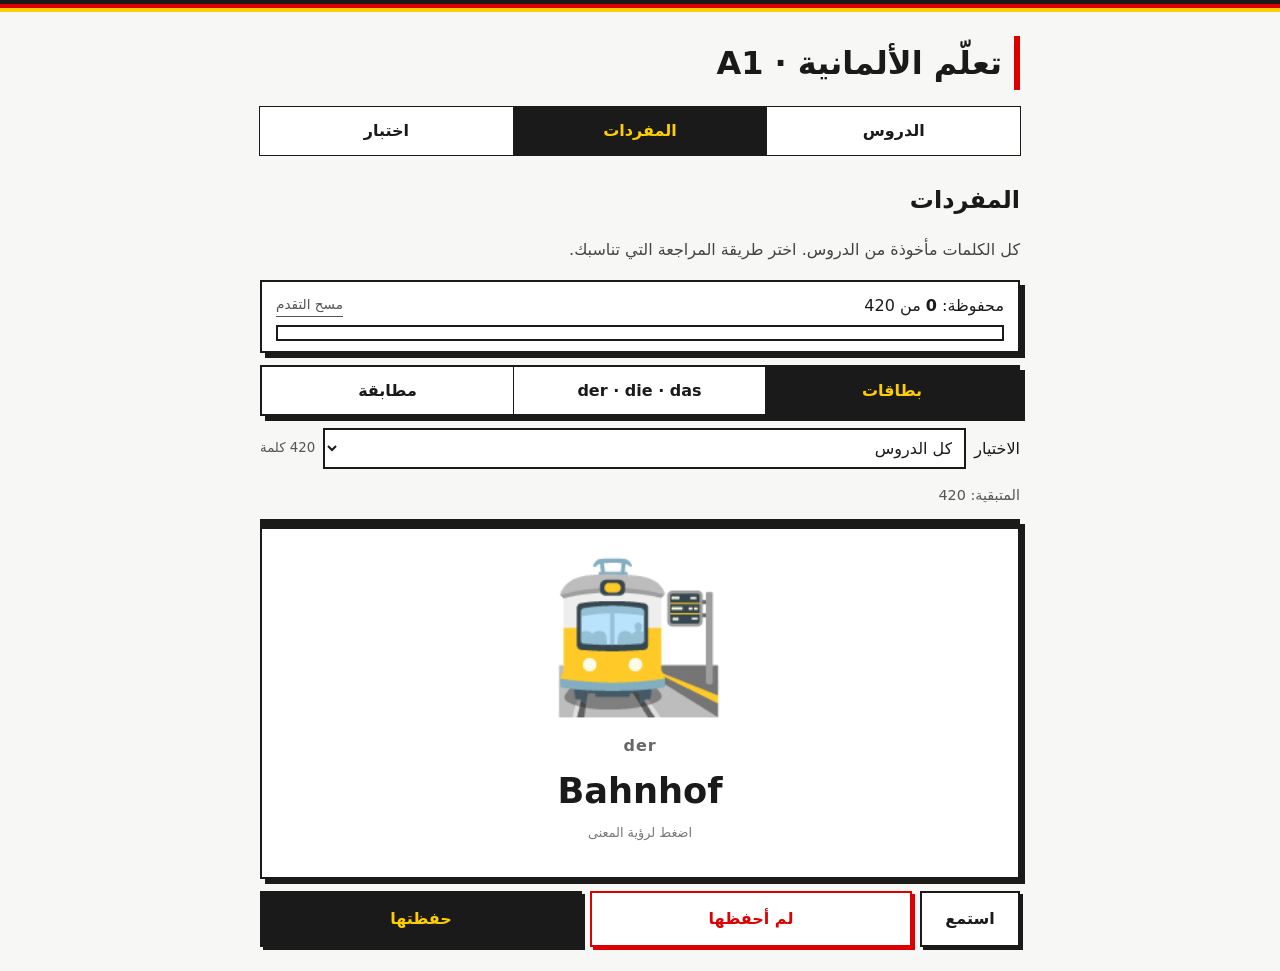
==== vocab.html @ 850fcb19 "Add files via upload" ====
<!DOCTYPE html>
<html lang="ar" dir="rtl">
<head>
  <meta charset="UTF-8">
  <meta name="viewport" content="width=device-width, initial-scale=1.0">
  <title>المفردات · Deutsch A1</title>
  <link rel="stylesheet" href="style.css">
</head>
<body>

  <header>
    <h1>تعلّم الألمانية · A1</h1>
  </header>

  <nav>
    <a href="index.html#lessons">الدروس</a>
    <a href="vocab.html" class="active" aria-current="page">المفردات</a>
    <a href="index.html#quiz">اختبار</a>
  </nav>

  <main>
    <section id="vocab">
      <h2>المفردات</h2>
      <p>كل الكلمات مأخوذة من الدروس. اختر طريقة المراجعة التي تناسبك.</p>
      <div id="vk"></div>
    </section>
  </main>

<script>
(function(){
var VOCAB=[{"d":"null","a":"","r":"0","l":3,"c":"رقم","p":0,"e":"0","n":1},{"d":"eins","a":"","r":"1","l":3,"c":"رقم","p":0,"e":"1","n":1},{"d":"zwei","a":"","r":"2","l":3,"c":"رقم","p":0,"e":"2","n":1},{"d":"drei","a":"","r":"3","l":3,"c":"رقم","p":0,"e":"3","n":1},{"d":"vier","a":"","r":"4","l":3,"c":"رقم","p":0,"e":"4","n":1},{"d":"fünf","a":"","r":"5","l":3,"c":"رقم","p":0,"e":"5","n":1},{"d":"sechs","a":"","r":"6","l":3,"c":"رقم","p":0,"e":"6","n":1},{"d":"sieben","a":"","r":"7","l":3,"c":"رقم","p":0,"e":"7","n":1},{"d":"acht","a":"","r":"8","l":3,"c":"رقم","p":0,"e":"8","n":1},{"d":"neun","a":"","r":"9","l":3,"c":"رقم","p":0,"e":"9","n":1},{"d":"zehn","a":"","r":"10","l":3,"c":"رقم","p":0,"e":"10","n":1},{"d":"elf","a":"","r":"11","l":3,"c":"رقم","p":0,"e":"11","n":1},{"d":"zwölf","a":"","r":"12","l":3,"c":"رقم","p":0,"e":"12","n":1},{"d":"dreizehn","a":"","r":"13","l":3,"c":"رقم","p":0,"e":"13","n":1},{"d":"vierzehn","a":"","r":"14","l":3,"c":"رقم","p":0,"e":"14","n":1},{"d":"fünfzehn","a":"","r":"15","l":3,"c":"رقم","p":0,"e":"15","n":1},{"d":"sechzehn","a":"","r":"16","l":3,"c":"رقم","p":0,"e":"16","n":1},{"d":"siebzehn","a":"","r":"17","l":3,"c":"رقم","p":0,"e":"17","n":1},{"d":"achtzehn","a":"","r":"18","l":3,"c":"رقم","p":0,"e":"18","n":1},{"d":"neunzehn","a":"","r":"19","l":3,"c":"رقم","p":0,"e":"19","n":1},{"d":"zwanzig","a":"","r":"20","l":3,"c":"رقم","p":0,"e":"20","n":1},{"d":"dreißig","a":"","r":"30","l":3,"c":"رقم","p":0,"e":"30","n":1},{"d":"vierzig","a":"","r":"40","l":3,"c":"رقم","p":0,"e":"40","n":1},{"d":"fünfzig","a":"","r":"50","l":3,"c":"رقم","p":0,"e":"50","n":1},{"d":"sechzig","a":"","r":"60","l":3,"c":"رقم","p":0,"e":"60","n":1},{"d":"siebzig","a":"","r":"70","l":3,"c":"رقم","p":0,"e":"70","n":1},{"d":"achtzig","a":"","r":"80","l":3,"c":"رقم","p":0,"e":"80","n":1},{"d":"neunzig","a":"","r":"90","l":3,"c":"رقم","p":0,"e":"90","n":1},{"d":"hundert","a":"","r":"100","l":3,"c":"رقم","p":0,"e":"100","n":1},{"d":"Vater","a":"der","r":"الأب","l":4,"c":"","p":0,"e":"👨"},{"d":"Mutter","a":"die","r":"الأم","l":4,"c":"","p":0,"e":"👩"},{"d":"Bruder","a":"der","r":"الأخ","l":4,"c":"","p":0,"e":"👦"},{"d":"Schwester","a":"die","r":"الأخت","l":4,"c":"","p":0,"e":"👧"},{"d":"Sohn","a":"der","r":"الابن","l":4,"c":"","p":0,"e":"👦"},{"d":"Tochter","a":"die","r":"البنت","l":4,"c":"","p":0,"e":"👧"},{"d":"Opa","a":"der","r":"الجد","l":4,"c":"","p":0,"e":"👴"},{"d":"Oma","a":"die","r":"الجدة","l":4,"c":"","p":0,"e":"👵"},{"d":"Onkel","a":"der","r":"العم / الخال","l":4,"c":"","p":0,"e":"👨"},{"d":"Tante","a":"die","r":"العمة / الخالة","l":4,"c":"","p":0,"e":"👩"},{"d":"Schwager","a":"der","r":"زوج الأخت","l":4,"c":"","p":0,"e":"🤵"},{"d":"Schwägerin","a":"die","r":"زوجة الأخ","l":4,"c":"","p":0,"e":"👰"},{"d":"Enkel","a":"der","r":"الحفيد","l":4,"c":"","p":0,"e":"👦"},{"d":"Enkelin","a":"die","r":"الحفيدة","l":4,"c":"","p":0,"e":"👧"},{"d":"Eltern","a":"die","r":"الوالدان","l":4,"c":"","p":1,"e":"👪"},{"d":"Geschwister","a":"die","r":"الإخوة والأخوات","l":4,"c":"","p":1,"e":"👫"},{"d":"Kind","a":"das","r":"الطفل","l":4,"c":"","p":0,"e":"🧒"},{"d":"Familie","a":"die","r":"العائلة","l":4,"c":"","p":0,"e":"👨‍👩‍👧‍👦"},{"d":"rot","a":"","r":"أحمر","l":5,"c":"لون","p":0,"k":"#DD0000"},{"d":"blau","a":"","r":"أزرق","l":5,"c":"لون","p":0,"k":"#1F5FBF"},{"d":"grün","a":"","r":"أخضر","l":5,"c":"لون","p":0,"k":"#1E8E4E"},{"d":"gelb","a":"","r":"أصفر","l":5,"c":"لون","p":0,"k":"#FFCE00"},{"d":"schwarz","a":"","r":"أسود","l":5,"c":"لون","p":0,"k":"#1a1a1a"},{"d":"weiß","a":"","r":"أبيض","l":5,"c":"لون","p":0,"k":"#ffffff"},{"d":"grau","a":"","r":"رمادي","l":5,"c":"لون","p":0,"k":"#8d8d8d"},{"d":"braun","a":"","r":"بني","l":5,"c":"لون","p":0,"k":"#7a4a2a"},{"d":"orange","a":"","r":"برتقالي","l":5,"c":"لون","p":0,"k":"#F28C1B"},{"d":"rosa","a":"","r":"وردي","l":5,"c":"لون","p":0,"k":"#F4A6C0"},{"d":"lila","a":"","r":"بنفسجي","l":5,"c":"لون","p":0,"k":"#8049A8"},{"d":"türkis","a":"","r":"فيروزي","l":5,"c":"لون","p":0,"k":"#1BB5B0"},{"d":"Montag","a":"","r":"الاثنين","l":6,"c":"يوم","p":0,"e":"📅"},{"d":"Dienstag","a":"","r":"الثلاثاء","l":6,"c":"يوم","p":0,"e":"📅"},{"d":"Mittwoch","a":"","r":"الأربعاء","l":6,"c":"يوم","p":0,"e":"📅"},{"d":"Donnerstag","a":"","r":"الخميس","l":6,"c":"يوم","p":0,"e":"📅"},{"d":"Freitag","a":"","r":"الجمعة","l":6,"c":"يوم","p":0,"e":"📅"},{"d":"Samstag","a":"","r":"السبت","l":6,"c":"يوم","p":0,"e":"📅"},{"d":"Sonntag","a":"","r":"الأحد","l":6,"c":"يوم","p":0,"e":"📅"},{"d":"Januar","a":"","r":"يناير","l":6,"c":"شهر","p":0,"e":"❄️"},{"d":"Februar","a":"","r":"فبراير","l":6,"c":"شهر","p":0,"e":"❄️"},{"d":"März","a":"","r":"مارس","l":6,"c":"شهر","p":0,"e":"🌸"},{"d":"April","a":"","r":"أبريل","l":6,"c":"شهر","p":0,"e":"🌸"},{"d":"Mai","a":"","r":"مايو","l":6,"c":"شهر","p":0,"e":"🌸"},{"d":"Juni","a":"","r":"يونيو","l":6,"c":"شهر","p":0,"e":"☀️"},{"d":"Juli","a":"","r":"يوليو","l":6,"c":"شهر","p":0,"e":"☀️"},{"d":"August","a":"","r":"أغسطس","l":6,"c":"شهر","p":0,"e":"☀️"},{"d":"September","a":"","r":"سبتمبر","l":6,"c":"شهر","p":0,"e":"🍂"},{"d":"Oktober","a":"","r":"أكتوبر","l":6,"c":"شهر","p":0,"e":"🍂"},{"d":"November","a":"","r":"نوفمبر","l":6,"c":"شهر","p":0,"e":"🍂"},{"d":"Dezember","a":"","r":"ديسمبر","l":6,"c":"شهر","p":0,"e":"❄️"},{"d":"Brot","a":"das","r":"الخبز","l":8,"c":"","p":0,"e":"🍞"},{"d":"Reis","a":"der","r":"الأرز","l":8,"c":"","p":0,"e":"🍚"},{"d":"Fleisch","a":"das","r":"اللحم","l":8,"c":"","p":0,"e":"🥩"},{"d":"Hähnchen","a":"das","r":"الدجاج","l":8,"c":"","p":0,"e":"🍗"},{"d":"Fisch","a":"der","r":"السمك","l":8,"c":"","p":0,"e":"🐟"},{"d":"Ei","a":"das","r":"البيضة","l":8,"c":"","p":0,"e":"🥚"},{"d":"Käse","a":"der","r":"الجبن","l":8,"c":"","p":0,"e":"🧀"},{"d":"Milch","a":"die","r":"الحليب","l":8,"c":"","p":0,"e":"🥛"},{"d":"Wasser","a":"das","r":"الماء","l":8,"c":"","p":0,"e":"💧"},{"d":"Tee","a":"der","r":"الشاي","l":8,"c":"","p":0,"e":"🍵"},{"d":"Kaffee","a":"der","r":"القهوة","l":8,"c":"","p":0,"e":"☕"},{"d":"Saft","a":"der","r":"العصير","l":8,"c":"","p":0,"e":"🧃"},{"d":"Apfel","a":"der","r":"التفاحة","l":8,"c":"","p":0,"e":"🍎"},{"d":"Banane","a":"die","r":"الموز","l":8,"c":"","p":0,"e":"🍌"},{"d":"Orange","a":"die","r":"البرتقال","l":8,"c":"","p":0,"e":"🍊"},{"d":"Kartoffel","a":"die","r":"البطاطس","l":8,"c":"","p":0,"e":"🥔"},{"d":"Tomate","a":"die","r":"الطماطم","l":8,"c":"","p":0,"e":"🍅"},{"d":"Salat","a":"der","r":"السلطة","l":8,"c":"","p":0,"e":"🥗"},{"d":"Suppe","a":"die","r":"الحساء","l":8,"c":"","p":0,"e":"🍲"},{"d":"Salz","a":"das","r":"الملح","l":8,"c":"","p":0,"e":"🧂"},{"d":"wer","a":"","r":"مَن؟","l":9,"c":"شخص","p":0},{"d":"was","a":"","r":"ماذا؟","l":9,"c":"شيء","p":0},{"d":"wo","a":"","r":"أين؟","l":9,"c":"مكان","p":0},{"d":"woher","a":"","r":"من أين؟","l":9,"c":"الأصل","p":0},{"d":"wohin","a":"","r":"إلى أين؟","l":9,"c":"الاتجاه","p":0},{"d":"wann","a":"","r":"متى؟","l":9,"c":"الزمن","p":0},{"d":"warum","a":"","r":"لماذا؟","l":9,"c":"السبب","p":0},{"d":"wie","a":"","r":"كيف؟","l":9,"c":"الطريقة","p":0},{"d":"wie viel","a":"","r":"كم؟","l":9,"c":"الكمية","p":0},{"d":"wie viele","a":"","r":"كم عددًا؟","l":9,"c":"العدد","p":0},{"d":"wie alt","a":"","r":"كم العمر؟","l":9,"c":"العمر","p":0},{"d":"welche","a":"","r":"أي؟","l":9,"c":"الاختيار","p":0},{"d":"Student","a":"der","r":"طالب","l":10,"c":"","p":0,"e":"🎓"},{"d":"Studentin","a":"die","r":"طالبة","l":10,"c":"","p":0,"e":"🎓"},{"d":"Lehrer","a":"der","r":"معلم","l":10,"c":"","p":0,"e":"👨‍🏫"},{"d":"Lehrerin","a":"die","r":"معلمة","l":10,"c":"","p":0,"e":"👩‍🏫"},{"d":"Arzt","a":"der","r":"طبيب","l":10,"c":"","p":0,"e":"👨‍⚕️"},{"d":"Ärztin","a":"die","r":"طبيبة","l":10,"c":"","p":0,"e":"👩‍⚕️"},{"d":"Ingenieur","a":"der","r":"مهندس","l":10,"c":"","p":0,"e":"👷"},{"d":"Ingenieurin","a":"die","r":"مهندسة","l":10,"c":"","p":0,"e":"👷‍♀️"},{"d":"Informatiker","a":"der","r":"مختص معلوميات","l":10,"c":"","p":0,"e":"👨‍💻"},{"d":"Informatikerin","a":"die","r":"مختصة معلوميات","l":10,"c":"","p":0,"e":"👩‍💻"},{"d":"Techniker","a":"der","r":"تقني","l":10,"c":"","p":0,"e":"🔧"},{"d":"Technikerin","a":"die","r":"تقنية","l":10,"c":"","p":0,"e":"🔧"},{"d":"Verkäufer","a":"der","r":"بائع","l":10,"c":"","p":0,"e":"🛒"},{"d":"Verkäuferin","a":"die","r":"بائعة","l":10,"c":"","p":0,"e":"🛒"},{"d":"Koch","a":"der","r":"طباخ","l":10,"c":"","p":0,"e":"👨‍🍳"},{"d":"Köchin","a":"die","r":"طباخة","l":10,"c":"","p":0,"e":"👩‍🍳"},{"d":"Fahrer","a":"der","r":"سائق","l":10,"c":"","p":0,"e":"🚌"},{"d":"Fahrerin","a":"die","r":"سائقة","l":10,"c":"","p":0,"e":"🚌"},{"d":"Polizist","a":"der","r":"شرطي","l":10,"c":"","p":0,"e":"👮"},{"d":"Polizistin","a":"die","r":"شرطية","l":10,"c":"","p":0,"e":"👮‍♀️"},{"d":"Kellner","a":"der","r":"نادل","l":10,"c":"","p":0,"e":"🍽️"},{"d":"Kellnerin","a":"die","r":"نادلة","l":10,"c":"","p":0,"e":"🍽️"},{"d":"Mechaniker","a":"der","r":"ميكانيكي","l":10,"c":"","p":0,"e":"🔩"},{"d":"Mechanikerin","a":"die","r":"ميكانيكية","l":10,"c":"","p":0,"e":"🔩"},{"d":"ich","a":"","r":"أنا","l":11,"c":"المتكلم · مفرد","p":0},{"d":"du","a":"","r":"أنت (غير رسمي)","l":11,"c":"المخاطب · مفرد","p":0},{"d":"er","a":"","r":"هو","l":11,"c":"الغائب · مفرد","p":0},{"d":"sie","a":"","r":"هي","l":11,"c":"الغائبة · مفرد","p":0},{"d":"es","a":"","r":"هو / هي (لغير العاقل)","l":11,"c":"للأشياء · مفرد","p":0},{"d":"wir","a":"","r":"نحن","l":11,"c":"المتكلم · جمع","p":0},{"d":"ihr","a":"","r":"أنتم (غير رسمي)","l":11,"c":"المخاطب · جمع","p":0},{"d":"sie","a":"","r":"هم / هنّ","l":11,"c":"الغائب · جمع","p":0},{"d":"Sie","a":"","r":"أنت / أنتم (رسمي)","l":11,"c":"للمخاطب بأدب","p":0},{"d":"gehen","a":"","r":"يذهب","l":12,"c":"منتظم","p":0,"e":"🚶"},{"d":"kommen","a":"","r":"يأتي","l":12,"c":"منتظم","p":0},{"d":"wohnen","a":"","r":"يسكن","l":12,"c":"منتظم","p":0,"e":"🏠"},{"d":"lernen","a":"","r":"يتعلم","l":12,"c":"منتظم","p":0,"e":"📚"},{"d":"machen","a":"","r":"يفعل","l":12,"c":"منتظم","p":0},{"d":"spielen","a":"","r":"يلعب","l":12,"c":"منتظم","p":0,"e":"🎮"},{"d":"kaufen","a":"","r":"يشتري","l":12,"c":"منتظم","p":0,"e":"🛒"},{"d":"trinken","a":"","r":"يشرب","l":12,"c":"منتظم","p":0,"e":"🥤"},{"d":"hören","a":"","r":"يسمع","l":12,"c":"منتظم","p":0,"e":"👂"},{"d":"brauchen","a":"","r":"يحتاج","l":12,"c":"منتظم","p":0},{"d":"sprechen","a":"","r":"يتكلم","l":12,"c":"غير منتظم","p":0,"e":"🗣️"},{"d":"essen","a":"","r":"يأكل","l":12,"c":"غير منتظم","p":0,"e":"🍽️"},{"d":"lesen","a":"","r":"يقرأ","l":12,"c":"غير منتظم","p":0,"e":"📖"},{"d":"sehen","a":"","r":"يرى","l":12,"c":"غير منتظم","p":0,"e":"👀"},{"d":"fahren","a":"","r":"يسافر / يقود","l":12,"c":"غير منتظم","p":0,"e":"🚗"},{"d":"schlafen","a":"","r":"ينام","l":12,"c":"غير منتظم","p":0,"e":"😴"},{"d":"nehmen","a":"","r":"يأخذ","l":12,"c":"غير منتظم","p":0},{"d":"geben","a":"","r":"يعطي","l":12,"c":"غير منتظم","p":0,"e":"🤲"},{"d":"der Tag → die Tage","a":"","r":"اليوم → الأيام","l":16,"c":"جمع","p":0},{"d":"der Freund → die Freunde","a":"","r":"الصديق → الأصدقاء","l":16,"c":"جمع","p":0},{"d":"die Stadt → die Städte","a":"","r":"المدينة → المدن","l":16,"c":"جمع","p":0},{"d":"der Stuhl → die Stühle","a":"","r":"الكرسي → الكراسي","l":16,"c":"جمع","p":0},{"d":"das Kind → die Kinder","a":"","r":"الطفل → الأطفال","l":16,"c":"جمع","p":0},{"d":"das Haus → die Häuser","a":"","r":"المنزل → المنازل","l":16,"c":"جمع","p":0},{"d":"das Buch → die Bücher","a":"","r":"الكتاب → الكتب","l":16,"c":"جمع","p":0},{"d":"die Schule → die Schulen","a":"","r":"المدرسة → المدارس","l":16,"c":"جمع","p":0},{"d":"die Tasche → die Taschen","a":"","r":"الحقيبة → الحقائب","l":16,"c":"جمع","p":0},{"d":"die Frau → die Frauen","a":"","r":"المرأة → النساء","l":16,"c":"جمع","p":0},{"d":"die Zahl → die Zahlen","a":"","r":"الرقم → الأرقام","l":16,"c":"جمع","p":0},{"d":"die Lehrerin → die Lehrerinnen","a":"","r":"المعلمة → المعلمات","l":16,"c":"جمع","p":0},{"d":"das Auto → die Autos","a":"","r":"السيارة → السيارات","l":16,"c":"جمع","p":0},{"d":"das Handy → die Handys","a":"","r":"الهاتف → الهواتف","l":16,"c":"جمع","p":0},{"d":"der Lehrer → die Lehrer","a":"","r":"المعلم → المعلمون","l":16,"c":"جمع","p":0},{"d":"das Zimmer → die Zimmer","a":"","r":"الغرفة → الغرف","l":16,"c":"جمع","p":0},{"d":"der Bruder → die Brüder","a":"","r":"الأخ → الإخوة","l":16,"c":"جمع","p":0},{"d":"die Mutter → die Mütter","a":"","r":"الأم → الأمهات","l":16,"c":"جمع","p":0},{"d":"der Apfel → die Äpfel","a":"","r":"التفاحة → التفاح","l":16,"c":"جمع","p":0},{"d":"erste","a":"","r":"1. · الأول","l":25,"c":"رقم","p":0,"e":"1.","n":1},{"d":"zweite","a":"","r":"2. · الثاني","l":25,"c":"رقم","p":0,"e":"2.","n":1},{"d":"dritte","a":"","r":"3. · الثالث","l":25,"c":"رقم","p":0,"e":"3.","n":1},{"d":"vierte","a":"","r":"4. · الرابع","l":25,"c":"رقم","p":0,"e":"4.","n":1},{"d":"fünfte","a":"","r":"5. · الخامس","l":25,"c":"رقم","p":0,"e":"5.","n":1},{"d":"sechste","a":"","r":"6. · السادس","l":25,"c":"رقم","p":0,"e":"6.","n":1},{"d":"siebte","a":"","r":"7. · السابع","l":25,"c":"رقم","p":0,"e":"7.","n":1},{"d":"achte","a":"","r":"8. · الثامن","l":25,"c":"رقم","p":0,"e":"8.","n":1},{"d":"neunte","a":"","r":"9. · التاسع","l":25,"c":"رقم","p":0,"e":"9.","n":1},{"d":"zehnte","a":"","r":"10. · العاشر","l":25,"c":"رقم","p":0,"e":"10.","n":1},{"d":"elfte","a":"","r":"11. · الحادي عشر","l":25,"c":"رقم","p":0,"e":"11.","n":1},{"d":"zwölfte","a":"","r":"12. · الثاني عشر","l":25,"c":"رقم","p":0,"e":"12.","n":1},{"d":"zwanzigste","a":"","r":"20. · العشرون","l":25,"c":"رقم","p":0,"e":"20.","n":1},{"d":"einundzwanzigste","a":"","r":"21. · الحادي والعشرون","l":25,"c":"رقم","p":0,"e":"21.","n":1},{"d":"dreißigste","a":"","r":"30. · الثلاثون","l":25,"c":"رقم","p":0,"e":"30.","n":1},{"d":"einunddreißigste","a":"","r":"31. · الحادي والثلاثون","l":25,"c":"رقم","p":0,"e":"31.","n":1},{"d":"groß","a":"","r":"طويل","l":28,"c":"صفة","p":0},{"d":"klein","a":"","r":"قصير","l":28,"c":"صفة","p":0},{"d":"schlank","a":"","r":"نحيف","l":28,"c":"صفة","p":0},{"d":"kräftig","a":"","r":"قوي البنية","l":28,"c":"صفة","p":0},{"d":"jung","a":"","r":"شاب","l":28,"c":"صفة","p":0},{"d":"alt","a":"","r":"كبير في السن","l":28,"c":"صفة","p":0,"e":"🧓"},{"d":"hübsch","a":"","r":"جميل","l":28,"c":"صفة","p":0},{"d":"einfach","a":"","r":"بسيط","l":28,"c":"صفة","p":0},{"d":"schnell","a":"","r":"سريع","l":28,"c":"صفة","p":0,"e":"🐇"},{"d":"langsam","a":"","r":"بطيء","l":28,"c":"صفة","p":0,"e":"🐢"},{"d":"laut","a":"","r":"صاخب","l":28,"c":"صفة","p":0,"e":"📢"},{"d":"leise","a":"","r":"هادئ الصوت","l":28,"c":"صفة","p":0,"e":"🤫"},{"d":"nett","a":"","r":"لطيف","l":28,"c":"صفة","p":0,"e":"🙂"},{"d":"freundlich","a":"","r":"ودود","l":28,"c":"صفة","p":0,"e":"😊"},{"d":"lustig","a":"","r":"مرح","l":28,"c":"صفة","p":0,"e":"😄"},{"d":"ruhig","a":"","r":"هادئ","l":28,"c":"صفة","p":0,"e":"😌"},{"d":"fleißig","a":"","r":"مجتهد","l":28,"c":"صفة","p":0},{"d":"faul","a":"","r":"كسول","l":28,"c":"صفة","p":0,"e":"🛋️"},{"d":"ehrlich","a":"","r":"صادق","l":28,"c":"صفة","p":0},{"d":"höflich","a":"","r":"مهذب","l":28,"c":"صفة","p":0},{"d":"schüchtern","a":"","r":"خجول","l":28,"c":"صفة","p":0,"e":"😳"},{"d":"intelligent","a":"","r":"ذكي","l":28,"c":"صفة","p":0,"e":"🧠"},{"d":"sportlich","a":"","r":"رياضي","l":28,"c":"صفة","p":0,"e":"🏅"},{"d":"kreativ","a":"","r":"مبدع","l":28,"c":"صفة","p":0,"e":"🎨"},{"d":"Fußball spielen","a":"","r":"يلعب كرة القدم","l":30,"c":"نشاط","p":0,"e":"⚽"},{"d":"Gitarre spielen","a":"","r":"يعزف الغيتار","l":30,"c":"نشاط","p":0,"e":"🎸"},{"d":"schwimmen","a":"","r":"يسبح","l":30,"c":"نشاط","p":0,"e":"🏊"},{"d":"laufen","a":"","r":"يجري","l":30,"c":"نشاط","p":0,"e":"🏃"},{"d":"Rad fahren","a":"","r":"يركب الدراجة","l":30,"c":"نشاط","p":0,"e":"🚴"},{"d":"wandern","a":"","r":"يتنزه سيرًا","l":30,"c":"نشاط","p":0,"e":"🥾"},{"d":"Musik hören","a":"","r":"يسمع الموسيقى","l":30,"c":"نشاط","p":0,"e":"🎧"},{"d":"ins Kino gehen","a":"","r":"يذهب إلى السينما","l":30,"c":"نشاط","p":0,"e":"🎬"},{"d":"Freunde treffen","a":"","r":"يلتقي بالأصدقاء","l":30,"c":"نشاط","p":0,"e":"🤝"},{"d":"kochen","a":"","r":"يطبخ","l":30,"c":"نشاط","p":0,"e":"👨‍🍳"},{"d":"fotografieren","a":"","r":"يصوّر","l":30,"c":"نشاط","p":0,"e":"📷"},{"d":"zeichnen","a":"","r":"يرسم","l":30,"c":"نشاط","p":0,"e":"✏️"},{"d":"tanzen","a":"","r":"يرقص","l":30,"c":"نشاط","p":0,"e":"💃"},{"d":"Flasche","a":"die","r":"قنينة","l":31,"c":"","p":0,"e":"🍼"},{"d":"Packung","a":"die","r":"علبة / كيس","l":31,"c":"","p":0,"e":"📦"},{"d":"Dose","a":"die","r":"علبة معدنية","l":31,"c":"","p":0,"e":"🥫"},{"d":"Glas","a":"das","r":"برطمان / كأس","l":31,"c":"","p":0,"e":"🥤"},{"d":"Tube","a":"die","r":"أنبوب","l":31,"c":"","p":0,"e":"🧴"},{"d":"Stück","a":"das","r":"قطعة","l":31,"c":"","p":0,"e":"🍰"},{"d":"Kilo","a":"das","r":"كيلو","l":31,"c":"","p":0,"e":"⚖️"},{"d":"Liter","a":"der","r":"لتر","l":31,"c":"","p":0,"e":"💧"},{"d":"Gramm","a":"das","r":"غرام","l":31,"c":"","p":0,"e":"⚖️"},{"d":"Tüte","a":"die","r":"كيس","l":31,"c":"","p":0,"e":"🛍️"},{"d":"Becher","a":"der","r":"كوب","l":31,"c":"","p":0,"e":"🥤"},{"d":"Scheibe","a":"die","r":"شريحة","l":31,"c":"","p":0,"e":"🍞"},{"d":"Kasten","a":"der","r":"صندوق","l":31,"c":"","p":0,"e":"📦"},{"d":"Päckchen","a":"das","r":"علبة صغيرة","l":31,"c":"","p":0,"e":"📦"},{"d":"Vorspeise","a":"die","r":"المقبلات","l":32,"c":"","p":0,"e":"🥗"},{"d":"Hauptgericht","a":"das","r":"الطبق الرئيسي","l":32,"c":"","p":0,"e":"🍛"},{"d":"Nachspeise","a":"die","r":"الحلوى","l":32,"c":"","p":0,"e":"🍰"},{"d":"Getränk","a":"das","r":"المشروب","l":32,"c":"","p":0,"e":"🥤"},{"d":"Rechnung","a":"die","r":"الفاتورة","l":32,"c":"","p":0,"e":"🧾"},{"d":"Trinkgeld","a":"das","r":"الإكرامية","l":32,"c":"","p":0,"e":"💶"},{"d":"Bedienung","a":"die","r":"النادلة / الخدمة","l":32,"c":"","p":0,"e":"🙋"},{"d":"Teller","a":"der","r":"الصحن","l":32,"c":"","p":0,"e":"🍽️"},{"d":"Gabel","a":"die","r":"الشوكة","l":32,"c":"","p":0,"e":"🍴"},{"d":"Messer","a":"das","r":"السكين","l":32,"c":"","p":0,"e":"🔪"},{"d":"Löffel","a":"der","r":"الملعقة","l":32,"c":"","p":0,"e":"🥄"},{"d":"Tasse","a":"die","r":"الفنجان","l":32,"c":"","p":0,"e":"☕"},{"d":"Glas","a":"das","r":"الكأس","l":32,"c":"","p":0,"e":"🥤"},{"d":"Serviette","a":"die","r":"المحرمة","l":32,"c":"","p":0,"e":"🧻"},{"d":"Supermarkt","a":"der","r":"السوبرماركت","l":33,"c":"","p":0,"e":"🛒"},{"d":"Bäckerei","a":"die","r":"المخبزة","l":33,"c":"","p":0,"e":"🥖"},{"d":"Metzgerei","a":"die","r":"الجزارة","l":33,"c":"","p":0,"e":"🥩"},{"d":"Apotheke","a":"die","r":"الصيدلية","l":33,"c":"","p":0,"e":"💊"},{"d":"Markt","a":"der","r":"السوق","l":33,"c":"","p":0,"e":"🧺"},{"d":"Kaufhaus","a":"das","r":"المتجر الكبير","l":33,"c":"","p":0,"e":"🏬"},{"d":"Kiosk","a":"der","r":"الكشك","l":33,"c":"","p":0,"e":"📰"},{"d":"Drogerie","a":"die","r":"محل مستحضرات","l":33,"c":"","p":0,"e":"🧴"},{"d":"T-Shirt","a":"das","r":"تي شيرت","l":34,"c":"","p":0,"e":"👕"},{"d":"Hemd","a":"das","r":"قميص","l":34,"c":"","p":0,"e":"👔"},{"d":"Pullover","a":"der","r":"سترة صوف","l":34,"c":"","p":0,"e":"🧶"},{"d":"Jacke","a":"die","r":"سترة","l":34,"c":"","p":0,"e":"🧥"},{"d":"Mantel","a":"der","r":"معطف","l":34,"c":"","p":0,"e":"🧥"},{"d":"Hose","a":"die","r":"سروال","l":34,"c":"","p":0,"e":"👖"},{"d":"Jeans","a":"die","r":"جينز","l":34,"c":"","p":1,"e":"👖"},{"d":"Rock","a":"der","r":"تنورة","l":34,"c":"","p":0,"e":"👗"},{"d":"Kleid","a":"das","r":"فستان","l":34,"c":"","p":0,"e":"👗"},{"d":"Schuhe","a":"die","r":"حذاء","l":34,"c":"","p":1,"e":"👟"},{"d":"Socken","a":"die","r":"جوارب","l":34,"c":"","p":1,"e":"🧦"},{"d":"Mütze","a":"die","r":"قبعة","l":34,"c":"","p":0,"e":"🧢"},{"d":"Schal","a":"der","r":"وشاح","l":34,"c":"","p":0,"e":"🧣"},{"d":"Tasche","a":"die","r":"حقيبة","l":34,"c":"","p":0,"e":"👜"},{"d":"Wohnzimmer","a":"das","r":"غرفة الجلوس","l":35,"c":"","p":0,"e":"🛋️"},{"d":"Schlafzimmer","a":"das","r":"غرفة النوم","l":35,"c":"","p":0,"e":"🛏️"},{"d":"Küche","a":"die","r":"المطبخ","l":35,"c":"","p":0,"e":"🍳"},{"d":"Badezimmer","a":"das","r":"الحمام","l":35,"c":"","p":0,"e":"🛁"},{"d":"Kinderzimmer","a":"das","r":"غرفة الأطفال","l":35,"c":"","p":0,"e":"🧸"},{"d":"Flur","a":"der","r":"الممر","l":35,"c":"","p":0,"e":"🚪"},{"d":"Balkon","a":"der","r":"الشرفة","l":35,"c":"","p":0,"e":"🌇"},{"d":"Garten","a":"der","r":"الحديقة","l":35,"c":"","p":0,"e":"🌳"},{"d":"Tisch","a":"der","r":"الطاولة","l":35,"c":"","p":0,"e":"🍽️"},{"d":"Stuhl","a":"der","r":"الكرسي","l":35,"c":"","p":0,"e":"💺"},{"d":"Bett","a":"das","r":"السرير","l":35,"c":"","p":0,"e":"🛏️"},{"d":"Schrank","a":"der","r":"الخزانة","l":35,"c":"","p":0,"e":"🗄️"},{"d":"Sofa","a":"das","r":"الأريكة","l":35,"c":"","p":0,"e":"🛋️"},{"d":"Regal","a":"das","r":"الرف","l":35,"c":"","p":0,"e":"📚"},{"d":"Lampe","a":"die","r":"المصباح","l":35,"c":"","p":0,"e":"💡"},{"d":"Teppich","a":"der","r":"السجادة","l":35,"c":"","p":0},{"d":"Kühlschrank","a":"der","r":"الثلاجة","l":35,"c":"","p":0,"e":"🧊"},{"d":"Herd","a":"der","r":"الموقد","l":35,"c":"","p":0,"e":"🔥"},{"d":"Waschmaschine","a":"die","r":"الغسالة","l":35,"c":"","p":0,"e":"🧼"},{"d":"Spiegel","a":"der","r":"المرآة","l":35,"c":"","p":0,"e":"🔍"},{"d":"Bahnhof","a":"der","r":"محطة القطار","l":36,"c":"","p":0,"e":"🚉"},{"d":"Haltestelle","a":"die","r":"موقف الحافلة","l":36,"c":"","p":0,"e":"🚏"},{"d":"Flughafen","a":"der","r":"المطار","l":36,"c":"","p":0,"e":"✈️"},{"d":"Bank","a":"die","r":"البنك","l":36,"c":"","p":0,"e":"🏦"},{"d":"Post","a":"die","r":"البريد","l":36,"c":"","p":0,"e":"📮"},{"d":"Krankenhaus","a":"das","r":"المستشفى","l":36,"c":"","p":0,"e":"🏥"},{"d":"Schule","a":"die","r":"المدرسة","l":36,"c":"","p":0,"e":"🏫"},{"d":"Universität","a":"die","r":"الجامعة","l":36,"c":"","p":0,"e":"🎓"},{"d":"Park","a":"der","r":"الحديقة","l":36,"c":"","p":0,"e":"🌳"},{"d":"Museum","a":"das","r":"المتحف","l":36,"c":"","p":0,"e":"🏛️"},{"d":"Rathaus","a":"das","r":"البلدية","l":36,"c":"","p":0,"e":"🏛️"},{"d":"Bibliothek","a":"die","r":"المكتبة","l":36,"c":"","p":0,"e":"📚"},{"d":"Termin","a":"der","r":"الموعد","l":38,"c":"","p":0,"e":"📅"},{"d":"Einladung","a":"die","r":"الدعوة","l":38,"c":"","p":0,"e":"💌"},{"d":"Verabredung","a":"die","r":"موعد لقاء","l":38,"c":"","p":0,"e":"🤝"},{"d":"Treffen","a":"das","r":"اللقاء","l":38,"c":"","p":0,"e":"🤝"},{"d":"Zeit","a":"die","r":"الوقت","l":38,"c":"","p":0,"e":"⏰"},{"d":"Kalender","a":"der","r":"التقويم","l":38,"c":"","p":0,"e":"📆"},{"d":"Sonne","a":"die","r":"الشمس","l":39,"c":"","p":0,"e":"☀️"},{"d":"Regen","a":"der","r":"المطر","l":39,"c":"","p":0,"e":"🌧️"},{"d":"Wind","a":"der","r":"الريح","l":39,"c":"","p":0,"e":"💨"},{"d":"Wolke","a":"die","r":"الغيمة","l":39,"c":"","p":0,"e":"☁️"},{"d":"Schnee","a":"der","r":"الثلج","l":39,"c":"","p":0,"e":"❄️"},{"d":"Gewitter","a":"das","r":"العاصفة الرعدية","l":39,"c":"","p":0,"e":"⛈️"},{"d":"Nebel","a":"der","r":"الضباب","l":39,"c":"","p":0,"e":"🌫️"},{"d":"Temperatur","a":"die","r":"درجة الحرارة","l":39,"c":"","p":0,"e":"🌡️"},{"d":"warm","a":"","r":"دافئ","l":39,"c":"صفة","p":0,"e":"🌡️"},{"d":"kalt","a":"","r":"بارد","l":39,"c":"صفة","p":0,"e":"🥶"},{"d":"heiß","a":"","r":"حار","l":39,"c":"صفة","p":0,"e":"🥵"},{"d":"kühl","a":"","r":"منعش","l":39,"c":"صفة","p":0},{"d":"sonnig","a":"","r":"مشمس","l":39,"c":"صفة","p":0,"e":"☀️"},{"d":"bewölkt","a":"","r":"غائم","l":39,"c":"صفة","p":0,"e":"☁️"},{"d":"trocken","a":"","r":"جاف","l":39,"c":"صفة","p":0,"e":"🏜️"},{"d":"nass","a":"","r":"رطب","l":39,"c":"صفة","p":0,"e":"💦"},{"d":"windig","a":"","r":"عاصف","l":39,"c":"صفة","p":0,"e":"💨"},{"d":"windstill","a":"","r":"هادئ","l":39,"c":"صفة","p":0},{"d":"Kopf","a":"der","r":"الرأس","l":40,"c":"","p":0,"e":"🙂"},{"d":"Gesicht","a":"das","r":"الوجه","l":40,"c":"","p":0,"e":"🙂"},{"d":"Auge (Pl. Augen)","a":"das","r":"العين","l":40,"c":"","p":1,"e":"👁️"},{"d":"Ohr (Pl. Ohren)","a":"das","r":"الأذن","l":40,"c":"","p":1,"e":"👂"},{"d":"Nase","a":"die","r":"الأنف","l":40,"c":"","p":0,"e":"👃"},{"d":"Mund","a":"der","r":"الفم","l":40,"c":"","p":0,"e":"👄"},{"d":"Hals","a":"der","r":"الرقبة","l":40,"c":"","p":0,"e":"🧣"},{"d":"Arm","a":"der","r":"الذراع","l":40,"c":"","p":0,"e":"💪"},{"d":"Hand","a":"die","r":"اليد","l":40,"c":"","p":0,"e":"✋"},{"d":"Finger","a":"der","r":"الإصبع","l":40,"c":"","p":0,"e":"☝️"},{"d":"Bauch","a":"der","r":"البطن","l":40,"c":"","p":0},{"d":"Rücken","a":"der","r":"الظهر","l":40,"c":"","p":0},{"d":"Bein","a":"das","r":"الرجل","l":40,"c":"","p":0,"e":"🦵"},{"d":"Fuß","a":"der","r":"القدم","l":40,"c":"","p":0,"e":"🦶"},{"d":"Herz","a":"das","r":"القلب","l":40,"c":"","p":0,"e":"❤️"},{"d":"Zahn","a":"der","r":"السن","l":40,"c":"","p":0,"e":"🦷"},{"d":"Urlaub","a":"der","r":"العطلة","l":41,"c":"","p":0,"e":"🏖️"},{"d":"Reise","a":"die","r":"الرحلة","l":41,"c":"","p":0,"e":"🧳"},{"d":"Koffer","a":"der","r":"الحقيبة","l":41,"c":"","p":0,"e":"🧳"},{"d":"Reisepass","a":"der","r":"جواز السفر","l":41,"c":"","p":0,"e":"🛂"},{"d":"Visum","a":"das","r":"التأشيرة","l":41,"c":"","p":0,"e":"🛂"},{"d":"Flug","a":"der","r":"الرحلة الجوية","l":41,"c":"","p":0,"e":"✈️"},{"d":"Hotel","a":"das","r":"الفندق","l":41,"c":"","p":0,"e":"🏨"},{"d":"Zimmer","a":"das","r":"الغرفة","l":41,"c":"","p":0,"e":"🛏️"},{"d":"Reservierung","a":"die","r":"الحجز","l":41,"c":"","p":0,"e":"📝"},{"d":"Strand","a":"der","r":"الشاطئ","l":41,"c":"","p":0,"e":"🏖️"},{"d":"Meer","a":"das","r":"البحر","l":41,"c":"","p":0,"e":"🌊"},{"d":"Sehenswürdigkeit","a":"die","r":"المعلم السياحي","l":41,"c":"","p":0,"e":"🏰"},{"d":"Kurs","a":"der","r":"الدورة","l":42,"c":"","p":0,"e":"📚"},{"d":"Klasse","a":"die","r":"القسم","l":42,"c":"","p":0,"e":"🏫"},{"d":"Lehrer","a":"der","r":"الأستاذ","l":42,"c":"","p":0,"e":"👨‍🏫"},{"d":"Lehrerin","a":"die","r":"الأستاذة","l":42,"c":"","p":0,"e":"👩‍🏫"},{"d":"Schüler","a":"der","r":"التلميذ","l":42,"c":"","p":0,"e":"🎒"},{"d":"Student","a":"der","r":"الطالب","l":42,"c":"","p":0,"e":"🎓"},{"d":"Buch","a":"das","r":"الكتاب","l":42,"c":"","p":0,"e":"📖"},{"d":"Heft","a":"das","r":"الدفتر","l":42,"c":"","p":0,"e":"📓"},{"d":"Stift","a":"der","r":"القلم","l":42,"c":"","p":0,"e":"✏️"},{"d":"Kugelschreiber","a":"der","r":"قلم الحبر الجاف","l":42,"c":"","p":0,"e":"🖊️"},{"d":"Tafel","a":"die","r":"السبورة","l":42,"c":"","p":0,"e":"📋"},{"d":"Wörterbuch","a":"das","r":"القاموس","l":42,"c":"","p":0,"e":"📚"},{"d":"Hausaufgabe","a":"die","r":"الواجب","l":42,"c":"","p":0,"e":"📝"},{"d":"Prüfung","a":"die","r":"الامتحان","l":42,"c":"","p":0,"e":"📝"},{"d":"Note","a":"die","r":"النقطة","l":42,"c":"","p":0,"e":"💯"},{"d":"Pause","a":"die","r":"الاستراحة","l":42,"c":"","p":0,"e":"⏸️"},{"d":"Handy","a":"das","r":"الهاتف المحمول","l":43,"c":"","p":0,"e":"📱"},{"d":"Smartphone","a":"das","r":"الهاتف الذكي","l":43,"c":"","p":0,"e":"📱"},{"d":"Nachricht","a":"die","r":"الرسالة","l":43,"c":"","p":0,"e":"💬"},{"d":"E-Mail","a":"die","r":"البريد الإلكتروني","l":43,"c":"","p":0,"e":"📧"},{"d":"Internet","a":"das","r":"الإنترنت","l":43,"c":"","p":0,"e":"🌐"},{"d":"WLAN","a":"das","r":"الواي فاي","l":43,"c":"","p":0,"e":"📶"},{"d":"Passwort","a":"das","r":"كلمة السر","l":43,"c":"","p":0,"e":"🔑"},{"d":"App","a":"die","r":"التطبيق","l":43,"c":"","p":0,"e":"📲"},{"d":"Foto","a":"das","r":"الصورة","l":43,"c":"","p":0,"e":"📷"},{"d":"Laptop","a":"der","r":"الحاسوب المحمول","l":43,"c":"","p":0,"e":"💻"},{"d":"Bildschirm","a":"der","r":"الشاشة","l":43,"c":"","p":0,"e":"🖥️"},{"d":"Webseite","a":"die","r":"الموقع","l":43,"c":"","p":0,"e":"🌐"},{"d":"Paket","a":"das","r":"الطرد","l":44,"c":"","p":0,"e":"📦"},{"d":"Brief","a":"der","r":"الرسالة","l":44,"c":"","p":0,"e":"✉️"},{"d":"Briefmarke","a":"die","r":"الطابع","l":44,"c":"","p":0,"e":"📮"},{"d":"Postkarte","a":"die","r":"البطاقة البريدية","l":44,"c":"","p":0,"e":"💌"},{"d":"Adresse","a":"die","r":"العنوان","l":44,"c":"","p":0,"e":"📍"},{"d":"Postleitzahl","a":"die","r":"الرمز البريدي","l":44,"c":"","p":0,"e":"🔢"},{"d":"Absender","a":"der","r":"المرسِل","l":44,"c":"","p":0,"e":"📤"},{"d":"Empfänger","a":"der","r":"المستلم","l":44,"c":"","p":0,"e":"📥"},{"d":"Euro","a":"der","r":"اليورو","l":45,"c":"","p":0,"e":"💶"},{"d":"Cent","a":"der","r":"السنت","l":45,"c":"","p":0,"e":"💰"},{"d":"Geld","a":"das","r":"المال","l":45,"c":"","p":0,"e":"💵"},{"d":"Karte","a":"die","r":"البطاقة","l":45,"c":"","p":0,"e":"💳"},{"d":"Geldautomat","a":"der","r":"الصراف الآلي","l":45,"c":"","p":0,"e":"🏧"},{"d":"Konto","a":"das","r":"الحساب","l":45,"c":"","p":0,"e":"🏦"},{"d":"Währung","a":"die","r":"العملة","l":45,"c":"","p":0,"e":"💱"},{"d":"Kurs","a":"der","r":"سعر الصرف","l":45,"c":"","p":0,"e":"💱"},{"d":"Quittung","a":"die","r":"الوصل","l":45,"c":"","p":0,"e":"🧾"},{"d":"Geburtstag","a":"der","r":"عيد الميلاد","l":46,"c":"","p":0,"e":"🎂"},{"d":"Fest","a":"das","r":"العيد / الحفل","l":46,"c":"","p":0,"e":"🎉"},{"d":"Feiertag","a":"der","r":"العطلة الرسمية","l":46,"c":"","p":0,"e":"🎊"},{"d":"Geschenk","a":"das","r":"الهدية","l":46,"c":"","p":0,"e":"🎁"},{"d":"Party","a":"die","r":"الحفلة","l":46,"c":"","p":0,"e":"🥳"},{"d":"Kuchen","a":"der","r":"الكعكة","l":46,"c":"","p":0,"e":"🍰"},{"d":"Kerze","a":"die","r":"الشمعة","l":46,"c":"","p":0,"e":"🕯️"},{"d":"Gast","a":"der","r":"الضيف","l":46,"c":"","p":0,"e":"🙋"}];
var TITLES={"3":"الأرقام من 0 إلى 100","4":"العائلة","5":"الألوان","6":"الأيام والشهور","8":"الأكل والشرب","9":"أسئلة W وأسئلة نعم / لا","10":"البلدان واللغات والمهن","11":"الضمائر الشخصية","12":"تصريف الأفعال","16":"الاسم والجمع","25":"التاريخ والساعة الرسمية","28":"وصف الأشخاص","30":"الهوايات والوقت الحر","31":"المواد الغذائية والكميات","32":"في المطعم والمقهى","33":"التسوق والأسعار","34":"الملابس والمقاسات","35":"السكن والأثاث","36":"المدينة والمواصلات","38":"المواعيد والدعوات","39":"الطقس والفصول","40":"الجسم والصحة","41":"السفر والعطلة","42":"المدرسة ودورة الألمانية","43":"التواصل والإعلام","44":"البريد والخدمات","45":"النقود والأرقام اليومية","46":"الأعياد وأعياد الميلاد"};
var KEY='deutsch-vocab-v1';
var st={boxes:{},best:0};
try{var s0=JSON.parse(localStorage.getItem(KEY)||'null');if(s0&&s0.boxes){st=s0}}catch(e){}
function save(){try{localStorage.setItem(KEY,JSON.stringify(st))}catch(e){}}
var root=document.getElementById('vk'); if(!root||!VOCAB.length)return;
var G={der:'m',die:'f',das:'n'};
function esc(s){return String(s).replace(/&/g,'&amp;').replace(/</g,'&lt;')}
function key(w){return w.a+'|'+w.d+'|'+w.r}
function full(w){return (w.a?w.a+' ':'')+w.d}
function box(w){return st.boxes[key(w)]||0}
function shuffle(a){a=a.slice();for(var i=a.length-1;i>0;i--){var j=Math.floor(Math.random()*(i+1));var t=a[i];a[i]=a[j];a[j]=t}return a}
var canSpeak='speechSynthesis' in window, voices=[], voiceNote=false;
function loadVoices(){try{voices=speechSynthesis.getVoices()||[]}catch(e){voices=[]}}
if(canSpeak){loadVoices();try{speechSynthesis.onvoiceschanged=loadVoices}catch(e){}}
function deVoice(){
  var d=voices.filter(function(v){return /^de([-_]|$)/i.test(v.lang)});
  if(!d.length)return null;
  var good=d.filter(function(v){return /natural|online|google/i.test(v.name)});
  var list=good.length?good:d;
  var pref=list.filter(function(v){return /^de[-_]DE$/i.test(v.lang)});
  return pref[0]||list[0];
}
function noteOn(){if(!voiceNote){voiceNote=true;render()}}
function speak(t){
  loadVoices();
  var v=canSpeak?deVoice():null;
  if(v){try{speechSynthesis.cancel();var u=new SpeechSynthesisUtterance(t);u.voice=v;u.lang=v.lang;u.rate=0.85;speechSynthesis.speak(u);return}catch(e){}}
  try{var a=new Audio('https://translate.google.com/translate_tts?ie=UTF-8&client=tw-ob&tl=de&q='+encodeURIComponent(t));a.onerror=noteOn;var pr=a.play();if(pr&&pr.catch)pr.catch(noteOn)}catch(e){noteOn()}
}
function pic(w){
  if(w.k)return '<span class="vk-pic"><i class="vk-sw" style="background:'+w.k+'"></i></span>';
  var at=' data-sl="'+esc(slug(w))+'"'+(w.a?' data-ph="'+esc(phTitle(w))+'"':'');
  if(w.n)return '<span class="vk-pic num" dir="ltr">'+esc(w.e)+'</span>';
  return '<span class="vk-pic"'+at+'>'+(w.e?esc(w.e):'')+'</span>';
}
var PQ={'Bank':'Kreditinstitut','Karte':'Bankkarte','Note':'Schulnote','Post':'Deutsche Post','Glas':'Trinkglas','Dose':'Konservendose','Tube':'Tube (Behälter)','Stück':'Kuchenstück','Kurs':'Sprachkurs','Zeit':'Uhr','Reise':'Urlaub','Fest':'Volksfest','Treffen':'Besprechung','Herd':'Elektroherd','Flur':'Diele','Hand':'Hand','Arm':'Arm (Anatomie)','Fuß':'Fuß','Kind':'Kind','Student':'Student','Absender':'Brief','Empfänger':'Brief','Termin':'Terminkalender','Verabredung':'Verabredung'};
var PH={};try{PH=JSON.parse(localStorage.getItem('deutsch-photo-v1')||'{}')}catch(e){}
function slug(w){var b=(w.d==='Kurs'&&w.l===45)?'wechselkurs':w.d.split(' (')[0];return b.toLowerCase().replace(/ä/g,'ae').replace(/ö/g,'oe').replace(/ü/g,'ue').replace(/ß/g,'ss').replace(/[^a-z0-9]+/g,'_').replace(/^_|_$/g,'')}
var EXT=['jpg','png','webp','jpeg'];
function phTitle(w){var b=w.d.split(' (')[0];if(w.d==='Kurs'&&w.l===45)return 'Wechselkurs';return PQ[b]||b}
function phSave(){try{localStorage.setItem('deutsch-photo-v1',JSON.stringify(PH))}catch(e){}}
function phPut(el,u){if(!u||!el.isConnected)return;var im=new Image();im.alt='';im.className='vk-photo';im.onload=function(){if(el.isConnected)el.innerHTML='';el.classList.add('has');el.appendChild(im)};im.src=u}
function local(el,sl,i,miss){
  if(i>=EXT.length){miss();return}
  var im=new Image();im.alt='';im.className='vk-photo';
  im.onload=function(){if(!el.isConnected)return;el.innerHTML='';el.classList.add('has');el.appendChild(im)};
  im.onerror=function(){local(el,sl,i+1,miss)};
  im.src='images/vocab/'+sl+'.'+EXT[i]
}
function hydrate(){
  var els=root.querySelectorAll('[data-sl]');
  Array.prototype.forEach.call(els,function(el){
    var t=el.getAttribute('data-ph'),sl=el.getAttribute('data-sl');
    local(el,sl,0,function(){
      if(!t)return;
      if(t in PH){phPut(el,PH[t]);return}
      fetch('https://de.wikipedia.org/api/rest_v1/page/summary/'+encodeURIComponent(t.replace(/ /g,'_'))).then(function(r){return r.ok?r.json():null}).then(function(j){
        var u=j&&j.type==='standard'&&j.thumbnail&&j.thumbnail.source||'';
        PH[t]=u;phSave();phPut(el,u)}).catch(function(){})
    })
  })
}
var NOTE='<div class="vk-note"><b>لم نجد صوتًا ألمانيًا على جهازك</b><span>لذلك لا يُقرأ النص بنطق ألماني. على Windows: الإعدادات ← الوقت واللغة ← الكلام ← إضافة أصوات ← Deutsch (Deutschland)، ثم أعد فتح المتصفح. في Microsoft Edge تتوفر أصوات ألمانية طبيعية جاهزة.</span></div>';
var fx='',lastPc=0;
var mode='cards', lesson=0, queue=[], cur=null, flipped=false, game=null, match=null, lock=false;
function pool(){return VOCAB.filter(function(w){return !lesson||w.l===lesson})}
function nounPool(){return pool().filter(function(w){return w.a&&!w.p})}
function buildQueue(){queue=shuffle(pool().filter(function(w){return box(w)<2}));cur=queue[0]||null;flipped=false}
function newGame(){game={q:shuffle(nounPool()).slice(0,10),i:0,score:0,streak:0,ans:null,wrong:[]}}
function newMatch(){var p=shuffle(pool()).slice(0,6),ix=p.map(function(_,i){return i});match={p:p,L:shuffle(ix),R:shuffle(ix),sel:null,done:[],moves:0,t0:Date.now(),bad:null,end:0};lock=false}

function header(){
  var total=VOCAB.length,m=VOCAB.filter(function(w){return box(w)>=2}).length,pc=Math.round(m/total*100),from=lastPc;lastPc=pc;
  var opts='<option value="0">كل الدروس</option>';
  Object.keys(TITLES).map(Number).sort(function(a,b){return a-b}).forEach(function(n){opts+='<option value="'+n+'"'+(n===lesson?' selected':'')+'>الدرس '+n+' · '+esc(TITLES[n])+'</option>'});
  var modes=[['cards','بطاقات'],['game','der · die · das'],['match','مطابقة']];
  return '<div class="vk-stats"><div class="vk-line"><span>محفوظة: <b>'+m+'</b> من '+total+'</span><button type="button" class="vk-link" data-act="reset">مسح التقدم</button></div><div class="vk-bar"><i style="width:'+pc+'%;--from:'+from+'%"></i></div></div>'+
   '<div class="vk-modes">'+modes.map(function(x){return '<button type="button" data-mode="'+x[0]+'" aria-pressed="'+(mode===x[0])+'">'+x[1]+'</button>'}).join('')+'</div>'+
   '<label class="vk-filter"><span>الاختيار</span><select id="vkLesson">'+opts+'</select><small>'+pool().length+' كلمة</small></label>';
}
function viewCards(){
  if(!queue.length)return '<div class="vk-empty"><b>أنهيت كل بطاقات هذا الاختيار.</b><span>جرب درسًا آخر أو ابدأ دورة جديدة.</span><button type="button" class="vk-btn good" data-act="restart">دورة جديدة</button></div>';
  var w=cur,g=w.a?G[w.a]:'';
  return '<div class="vk-count">المتبقية: '+queue.length+'</div>'+
   '<button type="button" class="vk-card '+g+'" data-act="flip">'+
   pic(w)+(flipped?'<span class="vk-ar">'+esc(w.r)+'</span>':'<span class="vk-art">'+esc(w.a||w.c||'')+'</span><span class="vk-de" dir="ltr">'+esc(w.d)+'</span>')+
   '<span class="vk-hint">'+(flipped?'اضغط للرجوع':'اضغط لرؤية المعنى')+'</span></button>'+
   '<div class="vk-row">'+'<button type="button" class="vk-btn ghost" data-act="speak">استمع</button>'+
   '<button type="button" class="vk-btn bad" data-act="again">لم أحفظها</button><button type="button" class="vk-btn good" data-act="known">حفظتها</button></div>';
}
function viewGame(){
  if(nounPool().length<3)return '<div class="vk-empty"><b>هذا الاختيار فيه أسماء قليلة.</b><span>اختر "كل الدروس" لتلعب.</span></div>';
  if(!game)newGame();
  if(game.i>=game.q.length){
    var h='<div class="vk-end"><b>النتيجة: '+game.score+' من '+game.q.length+'</b><span>أفضل سلسلة صحيحة: '+st.best+'</span></div>';
    if(game.wrong.length){h+='<h3>راجع هذه الكلمات</h3><div class="vk-list">'+game.wrong.map(function(w){return '<div class="vk-li '+G[w.a]+'"><b dir="ltr">'+esc(full(w))+'</b><small>'+esc(w.r)+'</small></div>'}).join('')+'</div>'}
    return h+'<div class="vk-row"><button type="button" class="vk-btn good" data-act="newgame">جولة جديدة</button></div>';
  }
  var w=game.q[game.i],a=game.ans;
  var b=['der','die','das'].map(function(x){
    var c='vk-art-btn '+G[x];if(a!==null){if(x===w.a)c+=' right';else if(x===a)c+=' wrong'}
    return '<button type="button" class="'+c+'" data-art="'+x+'"'+(a!==null?' disabled':'')+'>'+x+'</button>'}).join('');
  var fb=a===null?'':(a===w.a?'<p class="vk-fb ok">صحيح: '+esc(full(w))+'</p>':'<p class="vk-fb no">الجواب: '+esc(full(w))+'</p>');
  return '<div class="vk-count">السؤال '+(game.i+1)+' من '+game.q.length+' · سلسلة: '+game.streak+'</div>'+
   '<div class="vk-q">'+pic(w)+'<span class="vk-ar">'+esc(w.r)+'</span><span class="vk-de" dir="ltr"><i>?</i> '+esc(w.d)+'</span></div>'+
   '<div class="vk-arts">'+b+'</div>'+fb+
   (a!==null?'<div class="vk-row"><button type="button" class="vk-btn good" data-act="next">التالي</button></div>':'');
}
function viewMatch(){
  if(pool().length<2)return '<div class="vk-empty"><b>هذا الاختيار فيه كلمات قليلة.</b></div>';
  if(!match)newMatch();
  var m=match,total=m.p.length;
  function cell(side,i){
    var w=m.p[i],isDone=m.done.indexOf(i)>-1,c='vk-cell';
    if(isDone)c+=' done';
    if(m.sel&&m.sel.side===side&&m.sel.i===i)c+=' sel';
    if(m.bad&&((m.bad.a.side===side&&m.bad.a.i===i)||(m.bad.b.side===side&&m.bad.b.i===i)))c+=' bad';
    return '<button type="button" class="'+c+(side==='l'?' de':'')+'" data-side="'+side+'" data-i="'+i+'"'+(isDone?' disabled':'')+(side==='l'?' dir="ltr"':'')+'>'+esc(side==='l'?full(w):w.r)+'</button>'}
  var h='<div class="vk-count">محاولات: '+m.moves+' · مطابقة: '+m.done.length+' من '+total+'</div><div class="vk-board"><div>'+m.L.map(function(i){return cell('l',i)}).join('')+'</div><div>'+m.R.map(function(i){return cell('r',i)}).join('')+'</div></div>';
  if(m.done.length===total){if(!m.end)m.end=Math.round((Date.now()-m.t0)/1000);h+='<div class="vk-end"><b>أحسنت. أنهيتها في '+m.end+' ثانية</b><span>'+m.moves+' محاولة</span></div><div class="vk-row"><button type="button" class="vk-btn good" data-act="newmatch">جولة جديدة</button></div>'}
  return h;
}
function render(){root.innerHTML=header()+(voiceNote?NOTE:'')+'<div class="vk-body'+(fx?' fx-'+fx:'')+'">'+(mode==='cards'?viewCards():mode==='game'?viewGame():viewMatch())+'</div>';fx='';hydrate()}
function next(){cur=queue[0]||null;flipped=false;fx='in';render()}

root.addEventListener('change',function(e){
  if(e.target.id==='vkLesson'){lesson=+e.target.value;buildQueue();game=null;match=null;render()}
});
root.addEventListener('click',function(e){
  var t=e.target.closest('[data-mode],[data-act],[data-art],[data-side]');if(!t)return;
  if(t.dataset.mode){mode=t.dataset.mode;fx='in';render();return}
  if(t.dataset.art){
    if(!game||game.ans!==null)return;var w=game.q[game.i];game.ans=t.dataset.art;speak(full(w));
    if(game.ans===w.a){game.score++;game.streak++;if(game.streak>st.best){st.best=game.streak;save()}}else{game.streak=0;game.wrong.push(w)}
    fx=game.ans===w.a?'ok':'no';render();return}
  if(t.dataset.side){
    if(lock||!match)return;var side=t.dataset.side,i=+t.dataset.i,m=match;
    if(m.done.indexOf(i)>-1)return;
    if(!m.sel||m.sel.side===side){m.sel={side:side,i:i};render();return}
    m.moves++;
    if(m.sel.i===i){m.done.push(i);m.sel=null;fx='ok';render()}
    else{m.bad={a:m.sel,b:{side:side,i:i}};lock=true;fx='no';render();setTimeout(function(){m.bad=null;m.sel=null;lock=false;render()},600)}
    return}
  var a=t.dataset.act;
  if(a==='flip'){flipped=!flipped;fx='flip';render()}
  else if(a==='speak'){if(cur)speak(full(cur))}
  else if(a==='known'&&cur){var k=key(cur),b=Math.min((st.boxes[k]||0)+1,2);st.boxes[k]=b;save();queue.shift();if(b<2)queue.splice(Math.min(4,queue.length),0,cur);next()}
  else if(a==='again'&&cur){st.boxes[key(cur)]=0;save();queue.shift();queue.splice(Math.min(3,queue.length),0,cur);next()}
  else if(a==='restart'){pool().forEach(function(w){delete st.boxes[key(w)]});save();buildQueue();render()}
  else if(a==='reset'){if(window.confirm('مسح كل تقدمك في المفردات؟')){st.boxes={};save();buildQueue();render()}}
  else if(a==='newgame'){newGame();fx='in';render()}
  else if(a==='next'){game.i++;game.ans=null;fx='in';render()}
  else if(a==='newmatch'){newMatch();fx='in';render()}
});
buildQueue();render();
})();
</script>
</body>
</html>
---- style.css ----
/* الألوان: غيّرها هنا فقط وسيتغير كل الموقع */
:root {
  --noir: #1a1a1a;
  --rouge: #dd0000;
  --or: #ffce00;
  --fond: #f7f7f5;
  --blanc: #ffffff;
  --bord: #dcdcd6;
}

html {
  scroll-behavior: smooth;
}

body {
  margin: 0;
  padding: 24px 16px;
  background: var(--fond);
  color: var(--noir);
  font-family: system-ui, sans-serif;
  line-height: 1.7;
}

/* شريط العلم الألماني في الأعلى */
body::before {
  content: "";
  display: block;
  height: 12px;
  margin: -24px -16px 24px;
  background: linear-gradient(
    to bottom,
    var(--noir) 33.3%,
    var(--rouge) 33.3% 66.6%,
    var(--or) 66.6%
  );
}

header, nav, main {
  max-width: 760px;
  margin-inline: auto;
}

h1 {
  margin: 0 0 16px;
  padding-inline-start: 12px;
  border-inline-start: 6px solid var(--rouge);
}

h2 {
  margin: 24px 0 12px;
}

/* التنقل */
nav {
  display: flex;
  margin-bottom: 16px;
  border: 1px solid var(--noir);
}
nav a {
  flex: 1;
  padding: 10px;
  text-align: center;
  text-decoration: none;
  font-weight: 600;
  background: var(--blanc);
  color: var(--noir);
}
nav a + a {
  border-inline-start: 1px solid var(--noir);
}
nav a:hover {
  background: var(--or);
}

/* كل درس */
details {
  margin-bottom: 10px;
  padding: 14px 16px;
  background: var(--blanc);
  border: 1px solid var(--bord);
  border-inline-start: 5px solid var(--noir);
}
details[open] {
  border-inline-start-color: var(--rouge);
}
summary {
  font-weight: 700;
  cursor: pointer;
}

h3 {
  margin: 20px 0 8px;
  padding-bottom: 4px;
  border-bottom: 3px solid var(--or);
  display: inline-block;
}

p {
  color: #444;
}

/* الجداول */
table {
  width: 100%;
  border-collapse: collapse;
  margin-bottom: 12px;
}
th {
  background: var(--noir);
  color: var(--or);
  padding: 8px 12px;
  text-align: start;
}
td {
  padding: 8px 12px;
  border-bottom: 1px solid var(--bord);
}
tr:nth-child(even) td {
  background: var(--fond);
}

/* الصور */
img {
  width: 100%;
  height: auto;
  display: block;
}

figure {
  margin: 0 0 16px;
  max-width: 280px;
  padding: 8px;
  background: var(--blanc);
  border: 1px solid var(--bord);
  border-inline-start: 5px solid var(--or);
}

figure.large {
  max-width: 600px;
  margin-inline: auto;
}

figcaption {
  margin-top: 6px;
  font-weight: 700;
}

/* ===== الأرقام ===== */
.numgrid {
  direction: ltr;
  display: grid;
  grid-template-columns: repeat(auto-fill, minmax(104px, 1fr));
  gap: 8px;
  margin-bottom: 16px;
}
.num {
  display: flex;
  flex-direction: column;
  align-items: center;
  padding: 10px 6px;
  background: var(--blanc);
  border: 1px solid var(--bord);
  border-bottom: 4px solid var(--or);
  text-align: center;
}
.num b { font-size: 2rem; line-height: 1.1; color: var(--noir); }
.num span { margin-top: 4px; font-weight: 700; overflow-wrap: anywhere; }
.num small { color: #666; }
.num:hover { border-bottom-color: var(--rouge); }
.num.ten { background: var(--noir); border-color: var(--noir); border-bottom-color: var(--rouge); }
.num.ten b, .num.ten span { color: var(--or); }
.num.ten small { color: #ccc; }

/* صيغة العدد المركب */
.formula { display: flex; flex-wrap: wrap; align-items: stretch; gap: 6px; margin: 12px 0 16px; }
.formula .part, .formula .result {
  display: flex; flex-direction: column; align-items: center;
  padding: 10px 16px; border: 1px solid var(--noir);
}
.formula b { font-size: 1.3rem; }
.formula .unit { background: var(--blanc); }
.formula .und { background: var(--or); }
.formula .tens { background: var(--noir); color: var(--or); }
.formula .result { background: var(--rouge); border-color: var(--rouge); color: var(--blanc); }
.formula .op { align-self: center; font-size: 1.4rem; font-weight: 700; }

/* ===== العائلة ===== */
.legend { display: flex; flex-wrap: wrap; gap: 8px; margin-bottom: 12px; }
.lg { padding: 4px 12px; font-size: 0.9rem; font-weight: 700; border: 1px solid var(--noir); }
.lg.m { background: var(--noir); color: var(--or); }
.lg.f { background: var(--rouge); color: var(--blanc); border-color: var(--rouge); }
.lg.n { background: var(--or); color: var(--noir); border-color: var(--or); }

.fam {
  direction: ltr;
  display: grid;
  grid-template-columns: repeat(auto-fill, minmax(150px, 1fr));
  gap: 8px;
  margin-bottom: 16px;
}
.card {
  display: flex;
  flex-direction: column;
  padding: 10px 12px;
  background: var(--blanc);
  border: 1px solid var(--bord);
  border-left: 6px solid var(--noir);
}
.card .art { font-size: 0.8rem; font-weight: 700; letter-spacing: 0.05em; color: #666; }
.card b { font-size: 1.2rem; overflow-wrap: anywhere; }
.card small { direction: rtl; text-align: start; color: #555; }
.card.f { border-left-color: var(--rouge); }
.card.n { border-left-color: var(--or); }

/* شجرة العائلة */
.tree-wrap {
  overflow-x: auto;
  margin-bottom: 16px;
  padding: 8px;
  background: var(--blanc);
  border: 1px solid var(--bord);
}
.tree { display: block; min-width: 680px; width: 100%; height: auto; }
.tree .ln { stroke: var(--noir); stroke-width: 2; }
.tree .mar { stroke: var(--or); stroke-width: 6; }
.tree .t-de { font-size: 13px; font-weight: 700; }
.tree .t-ar { font-size: 12px; fill: #555; }
.tree .t-tag { font-size: 11px; font-weight: 700; fill: var(--noir); }

/* ===== الألوان ===== */
.swatches {
  direction: ltr;
  display: grid;
  grid-template-columns: repeat(auto-fill, minmax(130px, 1fr));
  gap: 8px;
  margin-bottom: 16px;
}
.swatch {
  display: flex;
  flex-direction: column;
  justify-content: flex-end;
  min-height: 96px;
  padding: 10px 12px;
  border: 1px solid var(--noir);
}
.swatch b { font-size: 1.3rem; }
.swatch small { direction: rtl; text-align: start; opacity: 0.9; }

/* ===== الأيام والشهور ===== */
.week, .months {
  direction: ltr;
  display: grid;
  grid-template-columns: repeat(auto-fill, minmax(120px, 1fr));
  gap: 8px;
  margin-bottom: 16px;
}
.day {
  display: flex;
  flex-direction: column;
  padding: 10px 12px;
  background: var(--blanc);
  border: 1px solid var(--bord);
  border-top: 5px solid var(--noir);
}
.day .ab { font-size: 1.6rem; font-weight: 800; line-height: 1.1; }
.day b { overflow-wrap: anywhere; }
.day small { direction: rtl; text-align: start; color: #555; }
.day.we { background: var(--or); border-color: var(--noir); border-top-color: var(--rouge); }
.day.we small { color: var(--noir); }

.mon {
  display: flex;
  flex-direction: column;
  padding: 10px 12px;
  background: var(--blanc);
  border: 1px solid var(--bord);
  border-left: 6px solid var(--noir);
}
.mon b { overflow-wrap: anywhere; }
.mon small { direction: rtl; text-align: start; color: #555; }
.mon.w { border-left-color: #1a1a1a; }
.mon.fr { border-left-color: #1E8E4E; }
.mon.s { border-left-color: #FFCE00; }
.mon.h { border-left-color: #DD0000; }
.lg.s1 { background: #1a1a1a; color: #fff; border-color: #1a1a1a; }
.lg.s2 { background: #1E8E4E; color: #fff; border-color: #1E8E4E; }
.lg.s3 { background: #FFCE00; color: #1a1a1a; border-color: #FFCE00; }
.lg.s4 { background: #DD0000; color: #fff; border-color: #DD0000; }

/* ===== الوقت ===== */
.clocks {
  direction: ltr;
  display: grid;
  grid-template-columns: repeat(auto-fill, minmax(150px, 1fr));
  gap: 10px;
  margin-bottom: 16px;
}
.clk {
  display: flex;
  flex-direction: column;
  align-items: center;
  padding: 12px 10px;
  background: var(--blanc);
  border: 1px solid var(--bord);
  border-bottom: 4px solid var(--or);
  text-align: center;
}
.clk svg { width: 100%; max-width: 120px; height: auto; }
.clk .dig { margin-top: 6px; font-size: 1.5rem; line-height: 1.1; }
.clk .de2 { font-weight: 700; }
.clk small { direction: rtl; color: #555; }

.warn {
  display: flex;
  flex-direction: column;
  gap: 4px;
  margin-bottom: 16px;
  padding: 12px 16px;
  background: #fff4c2;
  border: 1px solid var(--or);
  border-inline-start: 6px solid var(--rouge);
}
.warn b { font-size: 1.3rem; }

/* ===== قائمة الطعام ===== */
.menu {
  max-width: 420px;
  margin: 0 0 12px;
  padding: 14px 18px;
  background: var(--blanc);
  border: 2px solid var(--noir);
  border-top: 8px solid var(--rouge);
}
.mtitle {
  margin-bottom: 8px;
  font-size: 1.2rem;
  font-weight: 800;
  letter-spacing: 0.08em;
  text-transform: uppercase;
  border-bottom: 3px solid var(--or);
  padding-bottom: 4px;
}
.mrow { display: flex; align-items: baseline; gap: 8px; padding: 4px 0; }
.mrow i { flex: 1; min-width: 12px; border-bottom: 2px dotted var(--bord); }
.mrow span:last-child { font-weight: 700; }

/* ===== أجزاء الجملة ===== */
.sent-row { margin-bottom: 12px; }
.sent-cap { margin-bottom: 4px; font-weight: 700; font-size: 0.9rem; color: #444; }
.sent { direction: ltr; display: flex; flex-wrap: wrap; gap: 6px; }
.sent .c {
  display: flex;
  flex-direction: column;
  align-items: center;
  min-width: 64px;
  padding: 8px 14px;
  border: 1px solid var(--noir);
  text-align: center;
}
.sent .c b { font-size: 1.15rem; }
.sent .c small { direction: rtl; font-size: 0.75rem; opacity: 0.85; }
.c.cs { background: var(--blanc); color: var(--noir); }
.c.cv { background: var(--rouge); border-color: var(--rouge); color: var(--blanc); }
.c.co { background: var(--or); color: var(--noir); }
.c.cq { background: var(--noir); color: var(--or); }
.lg.cs { background: var(--blanc); color: var(--noir); }
.lg.cv { background: var(--rouge); color: var(--blanc); border-color: var(--rouge); }
.lg.co { background: var(--or); color: var(--noir); border-color: var(--or); }
.lg.cq { background: var(--noir); color: var(--or); }

/* ===== جداول عريضة ===== */
.scroll { overflow-x: auto; margin-bottom: 12px; }
.scroll table { min-width: 0; margin-bottom: 0; }
td small { margin-inline-start: 6px; color: #555; }
td.end { background: #fff4c2; font-weight: 700; }
td.chg { color: var(--rouge); font-weight: 700; }
th.th-s { background: var(--noir); color: var(--or); }
th.th-h { background: var(--rouge); color: var(--blanc); }

/* ===== المهن ===== */
.jobs {
  direction: ltr;
  display: grid;
  grid-template-columns: repeat(auto-fill, minmax(230px, 1fr));
  gap: 8px;
  margin-bottom: 16px;
}
.job { display: grid; grid-template-columns: 1fr 1fr; border: 1px solid var(--noir); }
.job > div { display: flex; flex-direction: column; padding: 8px 10px; }
.job b { overflow-wrap: anywhere; }
.job small { direction: rtl; text-align: start; opacity: 0.9; }
.jm { background: var(--noir); color: var(--or); }
.jf { background: var(--rouge); color: var(--blanc); }

/* ===== Nominativ / Akkusativ / Dativ ===== */
th.th-m { background: var(--noir); color: var(--or); }
th.th-f { background: var(--rouge); color: var(--blanc); }
th.th-n { background: var(--or); color: var(--noir); }
th.th-p { background: #8d8d8d; color: var(--blanc); }
.c.cd { background: #1F5FBF; border-color: #1F5FBF; color: var(--blanc); }
.lg.cd { background: #1F5FBF; color: var(--blanc); border-color: #1F5FBF; }

/* ===== التقويم ===== */
.cal {
  display: flex;
  flex-direction: column;
  align-items: center;
  width: 150px;
  margin-bottom: 12px;
  border: 2px solid var(--noir);
  background: var(--blanc);
}
.cal .cm, .cal .cw { width: 100%; padding: 4px; text-align: center; font-weight: 700; }
.cal .cm { background: var(--rouge); color: var(--blanc); }
.cal .cw { background: var(--noir); color: var(--or); }
.cal .cd2 { padding: 4px; font-size: 3rem; font-weight: 800; line-height: 1.1; }

/* ===== جدول زمني وتكرار ===== */
.tl { display: flex; flex-direction: column; margin-bottom: 12px; border-left: 4px solid var(--noir); }
.tlr { display: grid; grid-template-columns: 76px 1fr; column-gap: 12px; padding: 8px 12px; background: var(--blanc); border-bottom: 1px solid var(--bord); }
.tlr b { grid-row: span 2; align-self: center; padding: 2px 0; text-align: center; background: var(--noir); color: var(--or); }
.tlr small { direction: rtl; text-align: start; color: #555; }
.freq { direction: ltr; display: grid; gap: 6px; margin-bottom: 12px; }
.fq { display: grid; grid-template-columns: 90px 1fr 1fr; align-items: center; gap: 8px; }
.fq .bars { display: flex; gap: 3px; }
.fq i { display: block; width: 100%; height: 14px; background: var(--bord); }
.fq i.on { background: var(--rouge); }
.fq small { direction: rtl; color: #555; }
.mtot { margin-top: 6px; padding-top: 8px; border-top: 3px solid var(--noir); font-weight: 800; }

/* ===== خريطة ===== */
.map { direction: ltr; unicode-bidi: isolate; display: block; width: 100%; max-width: 560px; height: auto; margin-bottom: 12px; border: 1px solid var(--noir); background: #fff; }
.map text { font-family: system-ui, sans-serif; font-size: 12px; font-weight: 700; }

/* ===== المفردات ===== */
.vk-stats { margin-bottom: 12px; padding: 10px 14px; background: var(--blanc); border: 1px solid var(--bord); border-inline-start: 5px solid var(--noir); }
.vk-line { display: flex; justify-content: space-between; align-items: center; gap: 12px; margin-bottom: 6px; }
.vk-bar { height: 8px; background: var(--bord); }
.vk-bar i { display: block; height: 100%; background: var(--rouge); }
.vk-link { font: inherit; font-size: 0.85rem; padding: 0; background: none; border: 0; border-bottom: 1px solid currentColor; color: #555; cursor: pointer; }
.vk-modes { display: grid; grid-template-columns: repeat(3, 1fr); margin-bottom: 12px; border: 1px solid var(--noir); }
.vk-modes button { font: inherit; font-weight: 700; padding: 10px 6px; background: var(--blanc); color: var(--noir); border: 0; cursor: pointer; }
.vk-modes button + button { border-inline-start: 1px solid var(--noir); }
.vk-modes button[aria-pressed="true"] { background: var(--noir); color: var(--or); }
.vk-filter { display: flex; align-items: center; flex-wrap: wrap; gap: 8px; margin-bottom: 14px; }
.vk-filter select { flex: 1; min-width: 0; font: inherit; padding: 8px; background: var(--blanc); color: var(--noir); border: 1px solid var(--noir); }
.vk-filter small { color: #555; }
.vk-body { display: flex; flex-direction: column; gap: 12px; }
.vk-count { color: #555; font-size: 0.9rem; }
.vk-card { display: flex; flex-direction: column; align-items: center; justify-content: center; gap: 8px; min-height: 200px; padding: 20px; font: inherit; text-align: center; background: var(--blanc); color: var(--noir); border: 2px solid var(--noir); border-top: 10px solid var(--noir); cursor: pointer; }
.vk-card.f { border-top-color: var(--rouge); }
.vk-card.n { border-top-color: var(--or); }
.vk-art { font-weight: 700; letter-spacing: 0.06em; color: #666; }
.vk-card.f .vk-art { color: var(--rouge); }
.vk-de { font-size: 2rem; font-weight: 800; line-height: 1.2; overflow-wrap: anywhere; }
.vk-ar { font-size: 1.8rem; font-weight: 700; line-height: 1.4; }
.vk-hint { font-size: 0.8rem; color: #777; }
.vk-row { display: flex; flex-wrap: wrap; gap: 8px; }
.vk-btn { flex: 1; min-width: 100px; font: inherit; font-weight: 700; padding: 12px 16px; border: 2px solid var(--noir); background: var(--blanc); color: var(--noir); cursor: pointer; }
.vk-btn.good { background: var(--noir); color: var(--or); }
.vk-btn.bad { border-color: var(--rouge); color: var(--rouge); }
.vk-btn.ghost { flex: 0 0 auto; }
.vk-empty, .vk-end { display: flex; flex-direction: column; align-items: flex-start; gap: 6px; padding: 14px 16px; background: #fff4c2; border: 1px solid var(--or); border-inline-start: 6px solid var(--rouge); }
.vk-q { display: flex; flex-direction: column; align-items: center; gap: 6px; padding: 18px; background: var(--blanc); border: 2px solid var(--noir); text-align: center; }
.vk-q .vk-de i { font-style: normal; color: var(--rouge); }
.vk-arts { display: grid; grid-template-columns: repeat(3, 1fr); gap: 8px; direction: ltr; }
.vk-art-btn { font: inherit; font-size: 1.5rem; font-weight: 800; padding: 18px 6px; border: 3px solid var(--noir); cursor: pointer; }
.vk-art-btn.m { background: var(--noir); color: var(--or); }
.vk-art-btn.f { background: var(--rouge); border-color: var(--rouge); color: var(--blanc); }
.vk-art-btn.n { background: var(--or); border-color: var(--or); color: var(--noir); }
.vk-art-btn:disabled { cursor: default; opacity: 0.35; }
.vk-art-btn.right { opacity: 1; outline: 4px solid #1D7448; outline-offset: 2px; }
.vk-art-btn.wrong { opacity: 1; text-decoration: line-through; }
.vk-fb { margin: 0; font-weight: 700; }
.vk-fb.ok { color: #1D7448; }
.vk-fb.no { color: var(--rouge); }
.vk-list { display: flex; flex-direction: column; gap: 6px; }
.vk-li { display: flex; justify-content: space-between; gap: 12px; padding: 8px 12px; background: var(--blanc); border: 1px solid var(--bord); border-inline-start: 6px solid var(--noir); }
.vk-li.f { border-inline-start-color: var(--rouge); }
.vk-li.n { border-inline-start-color: var(--or); }
.vk-board { display: grid; grid-template-columns: 1fr 1fr; gap: 10px; }
.vk-board > div { display: flex; flex-direction: column; gap: 8px; }
.vk-cell { font: inherit; font-weight: 700; padding: 12px 8px; min-height: 52px; background: var(--blanc); color: var(--noir); border: 2px solid var(--noir); cursor: pointer; overflow-wrap: anywhere; }
.vk-cell.sel { background: var(--noir); color: var(--or); }
.vk-cell.bad { background: var(--rouge); border-color: var(--rouge); color: var(--blanc); }
.vk-cell.done { background: var(--or); border-color: var(--or); cursor: default; opacity: 0.6; }

nav a.active { background: var(--noir); color: var(--or); }
.vk-pic { display: block; margin-bottom: 4px; font-size: 4.5rem; line-height: 1.1; font-family: "Segoe UI Emoji", "Apple Color Emoji", "Noto Color Emoji", sans-serif; }
.vk-pic.num { font-family: system-ui, sans-serif; font-weight: 800; font-size: 4rem; color: var(--noir); }
.vk-sw { display: block; width: 84px; height: 84px; margin-inline: auto; border: 3px solid var(--noir); border-radius: 50%; }
.vk-note { display: flex; flex-direction: column; gap: 4px; margin-bottom: 12px; padding: 12px 16px; background: #fff4c2; border: 1px solid var(--or); border-inline-start: 6px solid var(--rouge); }
.vk-pic.has { display: block; margin-inline: auto; width: 100%; max-width: 260px; height: 170px; overflow: hidden; border: 1px solid var(--bord); background: var(--fond); }
.vk-photo { width: 100%; height: 100%; object-fit: cover; display: block; }
.vk-pic:empty { display: none; }

/* ===== مفردات: ستايل + حركات سريعة ===== */
:root { --vk-ease: cubic-bezier(.2,.9,.3,1.2); --vk-sh: 5px 5px 0 var(--noir); }
.vk-stats { border-inline-start: 0; border: 2px solid var(--noir); box-shadow: var(--vk-sh); }
.vk-bar { height: 12px; border: 2px solid var(--noir); background: var(--blanc); }
.vk-bar i { background: linear-gradient(90deg, var(--noir) 0 33%, var(--rouge) 33% 66%, var(--or) 66%); background-size: 100% 100%; animation: vkGrow .45s ease-out; }
@keyframes vkGrow { from { width: var(--from, 0%); } }
.vk-modes { border: 2px solid var(--noir); box-shadow: var(--vk-sh); }
.vk-modes button { transition: background .12s, color .12s, transform .12s; }
.vk-modes button:hover { background: var(--or); }
.vk-modes button[aria-pressed="true"]:hover { background: var(--noir); }
.vk-modes button:active { transform: scale(.96); }
.vk-filter select { border-width: 2px; transition: box-shadow .12s; }
.vk-filter select:focus { outline: 0; box-shadow: 0 0 0 3px var(--or); }
.vk-card { box-shadow: var(--vk-sh); transition: transform .12s, box-shadow .12s; min-height: 240px; }
.vk-card:hover { transform: translate(-2px,-2px); box-shadow: 7px 7px 0 var(--noir); }
.vk-card:active { transform: translate(3px,3px); box-shadow: 1px 1px 0 var(--noir); }
.vk-de { font-size: 2.2rem; }
.vk-btn { box-shadow: 3px 3px 0 var(--noir); transition: transform .1s, box-shadow .1s, background .12s; }
.vk-btn:hover { transform: translate(-1px,-1px); box-shadow: 4px 4px 0 var(--noir); }
.vk-btn:active { transform: translate(3px,3px); box-shadow: 0 0 0 var(--noir); }
.vk-btn.bad { box-shadow: 3px 3px 0 var(--rouge); }
.vk-art-btn { box-shadow: 4px 4px 0 rgba(0,0,0,.35); transition: transform .1s, box-shadow .1s, opacity .15s; }
.vk-art-btn:not(:disabled):hover { transform: translateY(-3px); }
.vk-art-btn:not(:disabled):active { transform: translateY(2px) scale(.96); box-shadow: 0 0 0; }
.vk-q { border-width: 2px; box-shadow: var(--vk-sh); }
.vk-cell { box-shadow: 3px 3px 0 var(--noir); transition: transform .1s, box-shadow .1s, background .12s, color .12s; }
.vk-cell:not(:disabled):hover { transform: translate(-1px,-1px); }
.vk-cell:not(:disabled):active { transform: translate(2px,2px); box-shadow: 0 0 0; }
.vk-cell.sel { transform: scale(1.04); }
.vk-li { transition: transform .12s; }
.vk-li:hover { transform: translateX(-3px); }

/* دخول */
.fx-in .vk-card, .fx-in .vk-q { animation: vkSlide .24s var(--vk-ease) both; }
.fx-in .vk-arts > *, .fx-in .vk-row > *, .fx-in .vk-li { animation: vkUp .22s ease-out both; }
.fx-in .vk-arts > :nth-child(2), .fx-in .vk-row > :nth-child(2) { animation-delay: .04s; }
.fx-in .vk-arts > :nth-child(3), .fx-in .vk-row > :nth-child(3) { animation-delay: .08s; }
.fx-in .vk-cell { animation: vkPop .22s var(--vk-ease) both; }
.fx-in .vk-board > div > :nth-child(2) { animation-delay: .03s; }
.fx-in .vk-board > div > :nth-child(3) { animation-delay: .06s; }
.fx-in .vk-board > div > :nth-child(4) { animation-delay: .09s; }
.fx-in .vk-board > div > :nth-child(5) { animation-delay: .12s; }
.fx-in .vk-board > div > :nth-child(6) { animation-delay: .15s; }
.fx-in .vk-end, .vk-end { animation: vkPop .3s var(--vk-ease) both; }
/* قلب البطاقة */
.fx-flip .vk-card { animation: vkFlip .2s ease-out both; }
/* صح / خطأ */
.fx-ok .vk-q, .fx-ok .vk-board { animation: vkYes .28s var(--vk-ease); }
.fx-ok .vk-cell.done { animation: vkPop .3s var(--vk-ease); }
.fx-no .vk-q, .fx-no .vk-board { animation: vkShake .3s; }
.vk-art-btn.right { animation: vkPulse .5s ease-out; }
.vk-fb { animation: vkUp .2s ease-out both; }
.vk-pic.has { animation: vkPop .25s var(--vk-ease); }
@keyframes vkSlide { from { opacity: 0; transform: translateX(-26px) rotate(-1.5deg); } }
@keyframes vkUp { from { opacity: 0; transform: translateY(10px); } }
@keyframes vkPop { from { opacity: 0; transform: scale(.85); } }
@keyframes vkFlip { from { transform: rotateY(90deg); opacity: .4; } }
@keyframes vkYes { 40% { transform: scale(1.04); } }
@keyframes vkShake { 20% { transform: translateX(-8px); } 40% { transform: translateX(8px); } 60% { transform: translateX(-5px); } 80% { transform: translateX(5px); } }
@keyframes vkPulse { 0% { outline-offset: 12px; outline-color: transparent; } }
@media (prefers-reduced-motion: reduce) { .vk-body *, .vk-bar i, .vk-end { animation: none !important; transition: none !important; } }

/* صور أكبر تملأ الإطار */
.vk-pic { font-size: 7.5rem; line-height: 1.05; margin-bottom: 8px; }
.vk-pic.num { font-size: 7rem; }
.vk-sw { width: 140px; height: 140px; border-width: 4px; }
.vk-pic.has { max-width: none; width: 100%; height: 260px; border: 2px solid var(--noir); }
.vk-card, .vk-q { gap: 10px; }
.vk-card { min-height: 240px; }
.vk-card:has(.vk-pic) { min-height: 360px; }
@media (min-width: 600px) { .vk-pic.has { height: 340px; } .vk-pic { font-size: 9rem; } }
.vk-pic.num { border: 0; background: none; padding: 0; box-shadow: none; }

/* حجم ثابت للصورة: نسبة 3:2 */
.vk-pic.has, .vk-pic.has { width: 100%; max-width: 480px; height: auto; aspect-ratio: 3 / 2; }
@media (min-width: 600px) { .vk-pic.has { height: auto; } }
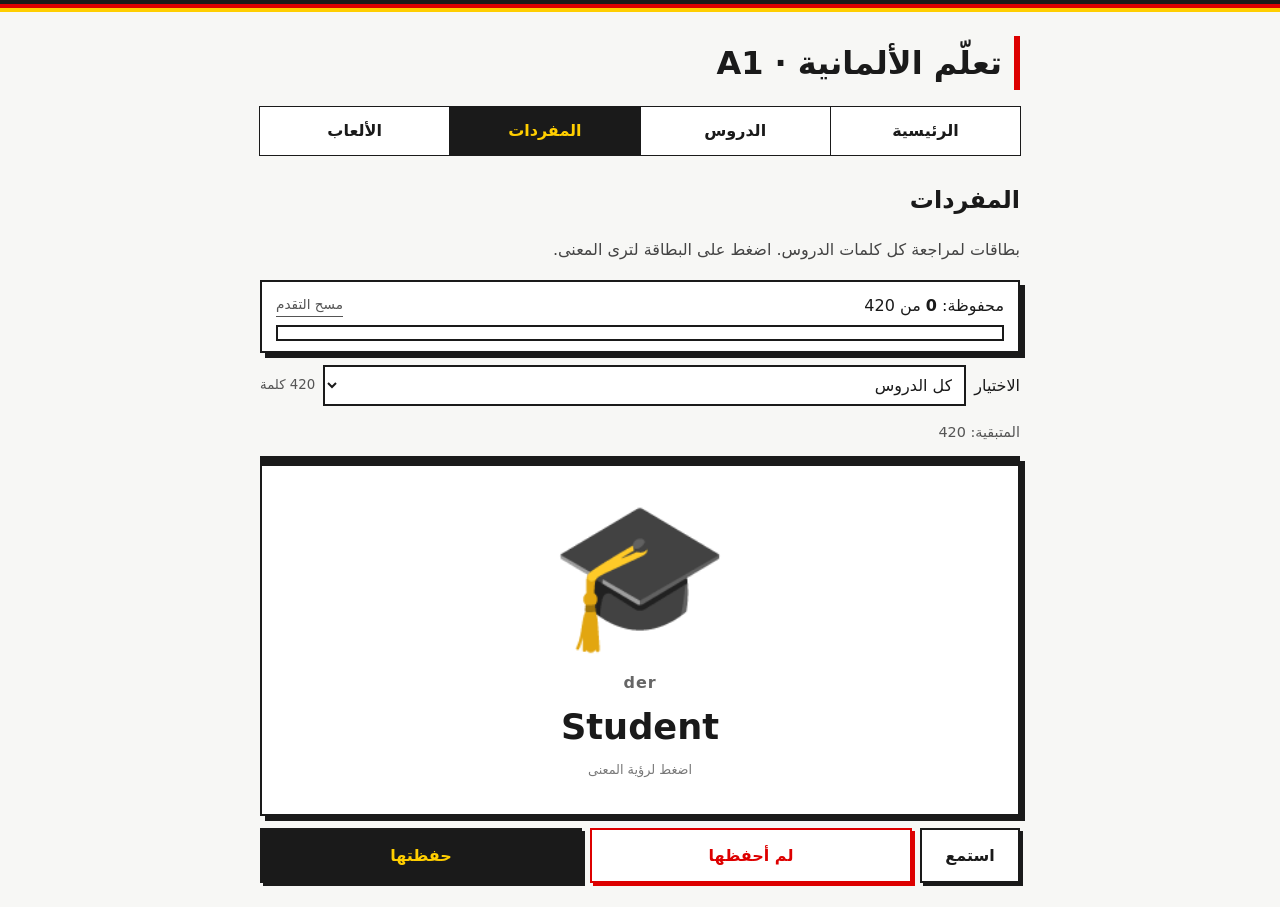
==== commit dfe88d11: "Replace 'Hello World' with 'Goodbye World'" ====
--- a/vocab.html
+++ b/vocab.html
@@ -13,19 +13,21 @@
   </header>
 
   <nav>
-    <a href="index.html#lessons">الدروس</a>
+    <a href="index.html">الرئيسية</a>
+    <a href="lessons.html">الدروس</a>
     <a href="vocab.html" class="active" aria-current="page">المفردات</a>
-    <a href="index.html#quiz">اختبار</a>
+    <a href="games.html">الألعاب</a>
   </nav>
 
   <main>
-    <section id="vocab">
+    <section id="vk-page">
       <h2>المفردات</h2>
-      <p>كل الكلمات مأخوذة من الدروس. اختر طريقة المراجعة التي تناسبك.</p>
+      <p>بطاقات لمراجعة كل كلمات الدروس. اضغط على البطاقة لترى المعنى.</p>
       <div id="vk"></div>
     </section>
   </main>
 
+<script src="emoji.js"></script>
 <script>
 (function(){
 var VOCAB=[{"d":"null","a":"","r":"0","l":3,"c":"رقم","p":0,"e":"0","n":1},{"d":"eins","a":"","r":"1","l":3,"c":"رقم","p":0,"e":"1","n":1},{"d":"zwei","a":"","r":"2","l":3,"c":"رقم","p":0,"e":"2","n":1},{"d":"drei","a":"","r":"3","l":3,"c":"رقم","p":0,"e":"3","n":1},{"d":"vier","a":"","r":"4","l":3,"c":"رقم","p":0,"e":"4","n":1},{"d":"fünf","a":"","r":"5","l":3,"c":"رقم","p":0,"e":"5","n":1},{"d":"sechs","a":"","r":"6","l":3,"c":"رقم","p":0,"e":"6","n":1},{"d":"sieben","a":"","r":"7","l":3,"c":"رقم","p":0,"e":"7","n":1},{"d":"acht","a":"","r":"8","l":3,"c":"رقم","p":0,"e":"8","n":1},{"d":"neun","a":"","r":"9","l":3,"c":"رقم","p":0,"e":"9","n":1},{"d":"zehn","a":"","r":"10","l":3,"c":"رقم","p":0,"e":"10","n":1},{"d":"elf","a":"","r":"11","l":3,"c":"رقم","p":0,"e":"11","n":1},{"d":"zwölf","a":"","r":"12","l":3,"c":"رقم","p":0,"e":"12","n":1},{"d":"dreizehn","a":"","r":"13","l":3,"c":"رقم","p":0,"e":"13","n":1},{"d":"vierzehn","a":"","r":"14","l":3,"c":"رقم","p":0,"e":"14","n":1},{"d":"fünfzehn","a":"","r":"15","l":3,"c":"رقم","p":0,"e":"15","n":1},{"d":"sechzehn","a":"","r":"16","l":3,"c":"رقم","p":0,"e":"16","n":1},{"d":"siebzehn","a":"","r":"17","l":3,"c":"رقم","p":0,"e":"17","n":1},{"d":"achtzehn","a":"","r":"18","l":3,"c":"رقم","p":0,"e":"18","n":1},{"d":"neunzehn","a":"","r":"19","l":3,"c":"رقم","p":0,"e":"19","n":1},{"d":"zwanzig","a":"","r":"20","l":3,"c":"رقم","p":0,"e":"20","n":1},{"d":"dreißig","a":"","r":"30","l":3,"c":"رقم","p":0,"e":"30","n":1},{"d":"vierzig","a":"","r":"40","l":3,"c":"رقم","p":0,"e":"40","n":1},{"d":"fünfzig","a":"","r":"50","l":3,"c":"رقم","p":0,"e":"50","n":1},{"d":"sechzig","a":"","r":"60","l":3,"c":"رقم","p":0,"e":"60","n":1},{"d":"siebzig","a":"","r":"70","l":3,"c":"رقم","p":0,"e":"70","n":1},{"d":"achtzig","a":"","r":"80","l":3,"c":"رقم","p":0,"e":"80","n":1},{"d":"neunzig","a":"","r":"90","l":3,"c":"رقم","p":0,"e":"90","n":1},{"d":"hundert","a":"","r":"100","l":3,"c":"رقم","p":0,"e":"100","n":1},{"d":"Vater","a":"der","r":"الأب","l":4,"c":"","p":0,"e":"👨"},{"d":"Mutter","a":"die","r":"الأم","l":4,"c":"","p":0,"e":"👩"},{"d":"Bruder","a":"der","r":"الأخ","l":4,"c":"","p":0,"e":"👦"},{"d":"Schwester","a":"die","r":"الأخت","l":4,"c":"","p":0,"e":"👧"},{"d":"Sohn","a":"der","r":"الابن","l":4,"c":"","p":0,"e":"👦"},{"d":"Tochter","a":"die","r":"البنت","l":4,"c":"","p":0,"e":"👧"},{"d":"Opa","a":"der","r":"الجد","l":4,"c":"","p":0,"e":"👴"},{"d":"Oma","a":"die","r":"الجدة","l":4,"c":"","p":0,"e":"👵"},{"d":"Onkel","a":"der","r":"العم / الخال","l":4,"c":"","p":0,"e":"👨"},{"d":"Tante","a":"die","r":"العمة / الخالة","l":4,"c":"","p":0,"e":"👩"},{"d":"Schwager","a":"der","r":"زوج الأخت","l":4,"c":"","p":0,"e":"🤵"},{"d":"Schwägerin","a":"die","r":"زوجة الأخ","l":4,"c":"","p":0,"e":"👰"},{"d":"Enkel","a":"der","r":"الحفيد","l":4,"c":"","p":0,"e":"👦"},{"d":"Enkelin","a":"die","r":"الحفيدة","l":4,"c":"","p":0,"e":"👧"},{"d":"Eltern","a":"die","r":"الوالدان","l":4,"c":"","p":1,"e":"👪"},{"d":"Geschwister","a":"die","r":"الإخوة والأخوات","l":4,"c":"","p":1,"e":"👫"},{"d":"Kind","a":"das","r":"الطفل","l":4,"c":"","p":0,"e":"🧒"},{"d":"Familie","a":"die","r":"العائلة","l":4,"c":"","p":0,"e":"👨‍👩‍👧‍👦"},{"d":"rot","a":"","r":"أحمر","l":5,"c":"لون","p":0,"k":"#DD0000"},{"d":"blau","a":"","r":"أزرق","l":5,"c":"لون","p":0,"k":"#1F5FBF"},{"d":"grün","a":"","r":"أخضر","l":5,"c":"لون","p":0,"k":"#1E8E4E"},{"d":"gelb","a":"","r":"أصفر","l":5,"c":"لون","p":0,"k":"#FFCE00"},{"d":"schwarz","a":"","r":"أسود","l":5,"c":"لون","p":0,"k":"#1a1a1a"},{"d":"weiß","a":"","r":"أبيض","l":5,"c":"لون","p":0,"k":"#ffffff"},{"d":"grau","a":"","r":"رمادي","l":5,"c":"لون","p":0,"k":"#8d8d8d"},{"d":"braun","a":"","r":"بني","l":5,"c":"لون","p":0,"k":"#7a4a2a"},{"d":"orange","a":"","r":"برتقالي","l":5,"c":"لون","p":0,"k":"#F28C1B"},{"d":"rosa","a":"","r":"وردي","l":5,"c":"لون","p":0,"k":"#F4A6C0"},{"d":"lila","a":"","r":"بنفسجي","l":5,"c":"لون","p":0,"k":"#8049A8"},{"d":"türkis","a":"","r":"فيروزي","l":5,"c":"لون","p":0,"k":"#1BB5B0"},{"d":"Montag","a":"","r":"الاثنين","l":6,"c":"يوم","p":0,"e":"📅"},{"d":"Dienstag","a":"","r":"الثلاثاء","l":6,"c":"يوم","p":0,"e":"📅"},{"d":"Mittwoch","a":"","r":"الأربعاء","l":6,"c":"يوم","p":0,"e":"📅"},{"d":"Donnerstag","a":"","r":"الخميس","l":6,"c":"يوم","p":0,"e":"📅"},{"d":"Freitag","a":"","r":"الجمعة","l":6,"c":"يوم","p":0,"e":"📅"},{"d":"Samstag","a":"","r":"السبت","l":6,"c":"يوم","p":0,"e":"📅"},{"d":"Sonntag","a":"","r":"الأحد","l":6,"c":"يوم","p":0,"e":"📅"},{"d":"Januar","a":"","r":"يناير","l":6,"c":"شهر","p":0,"e":"❄️"},{"d":"Februar","a":"","r":"فبراير","l":6,"c":"شهر","p":0,"e":"❄️"},{"d":"März","a":"","r":"مارس","l":6,"c":"شهر","p":0,"e":"🌸"},{"d":"April","a":"","r":"أبريل","l":6,"c":"شهر","p":0,"e":"🌸"},{"d":"Mai","a":"","r":"مايو","l":6,"c":"شهر","p":0,"e":"🌸"},{"d":"Juni","a":"","r":"يونيو","l":6,"c":"شهر","p":0,"e":"☀️"},{"d":"Juli","a":"","r":"يوليو","l":6,"c":"شهر","p":0,"e":"☀️"},{"d":"August","a":"","r":"أغسطس","l":6,"c":"شهر","p":0,"e":"☀️"},{"d":"September","a":"","r":"سبتمبر","l":6,"c":"شهر","p":0,"e":"🍂"},{"d":"Oktober","a":"","r":"أكتوبر","l":6,"c":"شهر","p":0,"e":"🍂"},{"d":"November","a":"","r":"نوفمبر","l":6,"c":"شهر","p":0,"e":"🍂"},{"d":"Dezember","a":"","r":"ديسمبر","l":6,"c":"شهر","p":0,"e":"❄️"},{"d":"Brot","a":"das","r":"الخبز","l":8,"c":"","p":0,"e":"🍞"},{"d":"Reis","a":"der","r":"الأرز","l":8,"c":"","p":0,"e":"🍚"},{"d":"Fleisch","a":"das","r":"اللحم","l":8,"c":"","p":0,"e":"🥩"},{"d":"Hähnchen","a":"das","r":"الدجاج","l":8,"c":"","p":0,"e":"🍗"},{"d":"Fisch","a":"der","r":"السمك","l":8,"c":"","p":0,"e":"🐟"},{"d":"Ei","a":"das","r":"البيضة","l":8,"c":"","p":0,"e":"🥚"},{"d":"Käse","a":"der","r":"الجبن","l":8,"c":"","p":0,"e":"🧀"},{"d":"Milch","a":"die","r":"الحليب","l":8,"c":"","p":0,"e":"🥛"},{"d":"Wasser","a":"das","r":"الماء","l":8,"c":"","p":0,"e":"💧"},{"d":"Tee","a":"der","r":"الشاي","l":8,"c":"","p":0,"e":"🍵"},{"d":"Kaffee","a":"der","r":"القهوة","l":8,"c":"","p":0,"e":"☕"},{"d":"Saft","a":"der","r":"العصير","l":8,"c":"","p":0,"e":"🧃"},{"d":"Apfel","a":"der","r":"التفاحة","l":8,"c":"","p":0,"e":"🍎"},{"d":"Banane","a":"die","r":"الموز","l":8,"c":"","p":0,"e":"🍌"},{"d":"Orange","a":"die","r":"البرتقال","l":8,"c":"","p":0,"e":"🍊"},{"d":"Kartoffel","a":"die","r":"البطاطس","l":8,"c":"","p":0,"e":"🥔"},{"d":"Tomate","a":"die","r":"الطماطم","l":8,"c":"","p":0,"e":"🍅"},{"d":"Salat","a":"der","r":"السلطة","l":8,"c":"","p":0,"e":"🥗"},{"d":"Suppe","a":"die","r":"الحساء","l":8,"c":"","p":0,"e":"🍲"},{"d":"Salz","a":"das","r":"الملح","l":8,"c":"","p":0,"e":"🧂"},{"d":"wer","a":"","r":"مَن؟","l":9,"c":"شخص","p":0},{"d":"was","a":"","r":"ماذا؟","l":9,"c":"شيء","p":0},{"d":"wo","a":"","r":"أين؟","l":9,"c":"مكان","p":0},{"d":"woher","a":"","r":"من أين؟","l":9,"c":"الأصل","p":0},{"d":"wohin","a":"","r":"إلى أين؟","l":9,"c":"الاتجاه","p":0},{"d":"wann","a":"","r":"متى؟","l":9,"c":"الزمن","p":0},{"d":"warum","a":"","r":"لماذا؟","l":9,"c":"السبب","p":0},{"d":"wie","a":"","r":"كيف؟","l":9,"c":"الطريقة","p":0},{"d":"wie viel","a":"","r":"كم؟","l":9,"c":"الكمية","p":0},{"d":"wie viele","a":"","r":"كم عددًا؟","l":9,"c":"العدد","p":0},{"d":"wie alt","a":"","r":"كم العمر؟","l":9,"c":"العمر","p":0},{"d":"welche","a":"","r":"أي؟","l":9,"c":"الاختيار","p":0},{"d":"Student","a":"der","r":"طالب","l":10,"c":"","p":0,"e":"🎓"},{"d":"Studentin","a":"die","r":"طالبة","l":10,"c":"","p":0,"e":"🎓"},{"d":"Lehrer","a":"der","r":"معلم","l":10,"c":"","p":0,"e":"👨‍🏫"},{"d":"Lehrerin","a":"die","r":"معلمة","l":10,"c":"","p":0,"e":"👩‍🏫"},{"d":"Arzt","a":"der","r":"طبيب","l":10,"c":"","p":0,"e":"👨‍⚕️"},{"d":"Ärztin","a":"die","r":"طبيبة","l":10,"c":"","p":0,"e":"👩‍⚕️"},{"d":"Ingenieur","a":"der","r":"مهندس","l":10,"c":"","p":0,"e":"👷"},{"d":"Ingenieurin","a":"die","r":"مهندسة","l":10,"c":"","p":0,"e":"👷‍♀️"},{"d":"Informatiker","a":"der","r":"مختص معلوميات","l":10,"c":"","p":0,"e":"👨‍💻"},{"d":"Informatikerin","a":"die","r":"مختصة معلوميات","l":10,"c":"","p":0,"e":"👩‍💻"},{"d":"Techniker","a":"der","r":"تقني","l":10,"c":"","p":0,"e":"🔧"},{"d":"Technikerin","a":"die","r":"تقنية","l":10,"c":"","p":0,"e":"🔧"},{"d":"Verkäufer","a":"der","r":"بائع","l":10,"c":"","p":0,"e":"🛒"},{"d":"Verkäuferin","a":"die","r":"بائعة","l":10,"c":"","p":0,"e":"🛒"},{"d":"Koch","a":"der","r":"طباخ","l":10,"c":"","p":0,"e":"👨‍🍳"},{"d":"Köchin","a":"die","r":"طباخة","l":10,"c":"","p":0,"e":"👩‍🍳"},{"d":"Fahrer","a":"der","r":"سائق","l":10,"c":"","p":0,"e":"🚌"},{"d":"Fahrerin","a":"die","r":"سائقة","l":10,"c":"","p":0,"e":"🚌"},{"d":"Polizist","a":"der","r":"شرطي","l":10,"c":"","p":0,"e":"👮"},{"d":"Polizistin","a":"die","r":"شرطية","l":10,"c":"","p":0,"e":"👮‍♀️"},{"d":"Kellner","a":"der","r":"نادل","l":10,"c":"","p":0,"e":"🍽️"},{"d":"Kellnerin","a":"die","r":"نادلة","l":10,"c":"","p":0,"e":"🍽️"},{"d":"Mechaniker","a":"der","r":"ميكانيكي","l":10,"c":"","p":0,"e":"🔩"},{"d":"Mechanikerin","a":"die","r":"ميكانيكية","l":10,"c":"","p":0,"e":"🔩"},{"d":"ich","a":"","r":"أنا","l":11,"c":"المتكلم · مفرد","p":0},{"d":"du","a":"","r":"أنت (غير رسمي)","l":11,"c":"المخاطب · مفرد","p":0},{"d":"er","a":"","r":"هو","l":11,"c":"الغائب · مفرد","p":0},{"d":"sie","a":"","r":"هي","l":11,"c":"الغائبة · مفرد","p":0},{"d":"es","a":"","r":"هو / هي (لغير العاقل)","l":11,"c":"للأشياء · مفرد","p":0},{"d":"wir","a":"","r":"نحن","l":11,"c":"المتكلم · جمع","p":0},{"d":"ihr","a":"","r":"أنتم (غير رسمي)","l":11,"c":"المخاطب · جمع","p":0},{"d":"sie","a":"","r":"هم / هنّ","l":11,"c":"الغائب · جمع","p":0},{"d":"Sie","a":"","r":"أنت / أنتم (رسمي)","l":11,"c":"للمخاطب بأدب","p":0},{"d":"gehen","a":"","r":"يذهب","l":12,"c":"منتظم","p":0,"e":"🚶"},{"d":"kommen","a":"","r":"يأتي","l":12,"c":"منتظم","p":0},{"d":"wohnen","a":"","r":"يسكن","l":12,"c":"منتظم","p":0,"e":"🏠"},{"d":"lernen","a":"","r":"يتعلم","l":12,"c":"منتظم","p":0,"e":"📚"},{"d":"machen","a":"","r":"يفعل","l":12,"c":"منتظم","p":0},{"d":"spielen","a":"","r":"يلعب","l":12,"c":"منتظم","p":0,"e":"🎮"},{"d":"kaufen","a":"","r":"يشتري","l":12,"c":"منتظم","p":0,"e":"🛒"},{"d":"trinken","a":"","r":"يشرب","l":12,"c":"منتظم","p":0,"e":"🥤"},{"d":"hören","a":"","r":"يسمع","l":12,"c":"منتظم","p":0,"e":"👂"},{"d":"brauchen","a":"","r":"يحتاج","l":12,"c":"منتظم","p":0},{"d":"sprechen","a":"","r":"يتكلم","l":12,"c":"غير منتظم","p":0,"e":"🗣️"},{"d":"essen","a":"","r":"يأكل","l":12,"c":"غير منتظم","p":0,"e":"🍽️"},{"d":"lesen","a":"","r":"يقرأ","l":12,"c":"غير منتظم","p":0,"e":"📖"},{"d":"sehen","a":"","r":"يرى","l":12,"c":"غير منتظم","p":0,"e":"👀"},{"d":"fahren","a":"","r":"يسافر / يقود","l":12,"c":"غير منتظم","p":0,"e":"🚗"},{"d":"schlafen","a":"","r":"ينام","l":12,"c":"غير منتظم","p":0,"e":"😴"},{"d":"nehmen","a":"","r":"يأخذ","l":12,"c":"غير منتظم","p":0},{"d":"geben","a":"","r":"يعطي","l":12,"c":"غير منتظم","p":0,"e":"🤲"},{"d":"der Tag → die Tage","a":"","r":"اليوم → الأيام","l":16,"c":"جمع","p":0},{"d":"der Freund → die Freunde","a":"","r":"الصديق → الأصدقاء","l":16,"c":"جمع","p":0},{"d":"die Stadt → die Städte","a":"","r":"المدينة → المدن","l":16,"c":"جمع","p":0},{"d":"der Stuhl → die Stühle","a":"","r":"الكرسي → الكراسي","l":16,"c":"جمع","p":0},{"d":"das Kind → die Kinder","a":"","r":"الطفل → الأطفال","l":16,"c":"جمع","p":0},{"d":"das Haus → die Häuser","a":"","r":"المنزل → المنازل","l":16,"c":"جمع","p":0},{"d":"das Buch → die Bücher","a":"","r":"الكتاب → الكتب","l":16,"c":"جمع","p":0},{"d":"die Schule → die Schulen","a":"","r":"المدرسة → المدارس","l":16,"c":"جمع","p":0},{"d":"die Tasche → die Taschen","a":"","r":"الحقيبة → الحقائب","l":16,"c":"جمع","p":0},{"d":"die Frau → die Frauen","a":"","r":"المرأة → النساء","l":16,"c":"جمع","p":0},{"d":"die Zahl → die Zahlen","a":"","r":"الرقم → الأرقام","l":16,"c":"جمع","p":0},{"d":"die Lehrerin → die Lehrerinnen","a":"","r":"المعلمة → المعلمات","l":16,"c":"جمع","p":0},{"d":"das Auto → die Autos","a":"","r":"السيارة → السيارات","l":16,"c":"جمع","p":0},{"d":"das Handy → die Handys","a":"","r":"الهاتف → الهواتف","l":16,"c":"جمع","p":0},{"d":"der Lehrer → die Lehrer","a":"","r":"المعلم → المعلمون","l":16,"c":"جمع","p":0},{"d":"das Zimmer → die Zimmer","a":"","r":"الغرفة → الغرف","l":16,"c":"جمع","p":0},{"d":"der Bruder → die Brüder","a":"","r":"الأخ → الإخوة","l":16,"c":"جمع","p":0},{"d":"die Mutter → die Mütter","a":"","r":"الأم → الأمهات","l":16,"c":"جمع","p":0},{"d":"der Apfel → die Äpfel","a":"","r":"التفاحة → التفاح","l":16,"c":"جمع","p":0},{"d":"erste","a":"","r":"1. · الأول","l":25,"c":"رقم","p":0,"e":"1.","n":1},{"d":"zweite","a":"","r":"2. · الثاني","l":25,"c":"رقم","p":0,"e":"2.","n":1},{"d":"dritte","a":"","r":"3. · الثالث","l":25,"c":"رقم","p":0,"e":"3.","n":1},{"d":"vierte","a":"","r":"4. · الرابع","l":25,"c":"رقم","p":0,"e":"4.","n":1},{"d":"fünfte","a":"","r":"5. · الخامس","l":25,"c":"رقم","p":0,"e":"5.","n":1},{"d":"sechste","a":"","r":"6. · السادس","l":25,"c":"رقم","p":0,"e":"6.","n":1},{"d":"siebte","a":"","r":"7. · السابع","l":25,"c":"رقم","p":0,"e":"7.","n":1},{"d":"achte","a":"","r":"8. · الثامن","l":25,"c":"رقم","p":0,"e":"8.","n":1},{"d":"neunte","a":"","r":"9. · التاسع","l":25,"c":"رقم","p":0,"e":"9.","n":1},{"d":"zehnte","a":"","r":"10. · العاشر","l":25,"c":"رقم","p":0,"e":"10.","n":1},{"d":"elfte","a":"","r":"11. · الحادي عشر","l":25,"c":"رقم","p":0,"e":"11.","n":1},{"d":"zwölfte","a":"","r":"12. · الثاني عشر","l":25,"c":"رقم","p":0,"e":"12.","n":1},{"d":"zwanzigste","a":"","r":"20. · العشرون","l":25,"c":"رقم","p":0,"e":"20.","n":1},{"d":"einundzwanzigste","a":"","r":"21. · الحادي والعشرون","l":25,"c":"رقم","p":0,"e":"21.","n":1},{"d":"dreißigste","a":"","r":"30. · الثلاثون","l":25,"c":"رقم","p":0,"e":"30.","n":1},{"d":"einunddreißigste","a":"","r":"31. · الحادي والثلاثون","l":25,"c":"رقم","p":0,"e":"31.","n":1},{"d":"groß","a":"","r":"طويل","l":28,"c":"صفة","p":0},{"d":"klein","a":"","r":"قصير","l":28,"c":"صفة","p":0},{"d":"schlank","a":"","r":"نحيف","l":28,"c":"صفة","p":0},{"d":"kräftig","a":"","r":"قوي البنية","l":28,"c":"صفة","p":0},{"d":"jung","a":"","r":"شاب","l":28,"c":"صفة","p":0},{"d":"alt","a":"","r":"كبير في السن","l":28,"c":"صفة","p":0,"e":"🧓"},{"d":"hübsch","a":"","r":"جميل","l":28,"c":"صفة","p":0},{"d":"einfach","a":"","r":"بسيط","l":28,"c":"صفة","p":0},{"d":"schnell","a":"","r":"سريع","l":28,"c":"صفة","p":0,"e":"🐇"},{"d":"langsam","a":"","r":"بطيء","l":28,"c":"صفة","p":0,"e":"🐢"},{"d":"laut","a":"","r":"صاخب","l":28,"c":"صفة","p":0,"e":"📢"},{"d":"leise","a":"","r":"هادئ الصوت","l":28,"c":"صفة","p":0,"e":"🤫"},{"d":"nett","a":"","r":"لطيف","l":28,"c":"صفة","p":0,"e":"🙂"},{"d":"freundlich","a":"","r":"ودود","l":28,"c":"صفة","p":0,"e":"😊"},{"d":"lustig","a":"","r":"مرح","l":28,"c":"صفة","p":0,"e":"😄"},{"d":"ruhig","a":"","r":"هادئ","l":28,"c":"صفة","p":0,"e":"😌"},{"d":"fleißig","a":"","r":"مجتهد","l":28,"c":"صفة","p":0},{"d":"faul","a":"","r":"كسول","l":28,"c":"صفة","p":0,"e":"🛋️"},{"d":"ehrlich","a":"","r":"صادق","l":28,"c":"صفة","p":0},{"d":"höflich","a":"","r":"مهذب","l":28,"c":"صفة","p":0},{"d":"schüchtern","a":"","r":"خجول","l":28,"c":"صفة","p":0,"e":"😳"},{"d":"intelligent","a":"","r":"ذكي","l":28,"c":"صفة","p":0,"e":"🧠"},{"d":"sportlich","a":"","r":"رياضي","l":28,"c":"صفة","p":0,"e":"🏅"},{"d":"kreativ","a":"","r":"مبدع","l":28,"c":"صفة","p":0,"e":"🎨"},{"d":"Fußball spielen","a":"","r":"يلعب كرة القدم","l":30,"c":"نشاط","p":0,"e":"⚽"},{"d":"Gitarre spielen","a":"","r":"يعزف الغيتار","l":30,"c":"نشاط","p":0,"e":"🎸"},{"d":"schwimmen","a":"","r":"يسبح","l":30,"c":"نشاط","p":0,"e":"🏊"},{"d":"laufen","a":"","r":"يجري","l":30,"c":"نشاط","p":0,"e":"🏃"},{"d":"Rad fahren","a":"","r":"يركب الدراجة","l":30,"c":"نشاط","p":0,"e":"🚴"},{"d":"wandern","a":"","r":"يتنزه سيرًا","l":30,"c":"نشاط","p":0,"e":"🥾"},{"d":"Musik hören","a":"","r":"يسمع الموسيقى","l":30,"c":"نشاط","p":0,"e":"🎧"},{"d":"ins Kino gehen","a":"","r":"يذهب إلى السينما","l":30,"c":"نشاط","p":0,"e":"🎬"},{"d":"Freunde treffen","a":"","r":"يلتقي بالأصدقاء","l":30,"c":"نشاط","p":0,"e":"🤝"},{"d":"kochen","a":"","r":"يطبخ","l":30,"c":"نشاط","p":0,"e":"👨‍🍳"},{"d":"fotografieren","a":"","r":"يصوّر","l":30,"c":"نشاط","p":0,"e":"📷"},{"d":"zeichnen","a":"","r":"يرسم","l":30,"c":"نشاط","p":0,"e":"✏️"},{"d":"tanzen","a":"","r":"يرقص","l":30,"c":"نشاط","p":0,"e":"💃"},{"d":"Flasche","a":"die","r":"قنينة","l":31,"c":"","p":0,"e":"🍼"},{"d":"Packung","a":"die","r":"علبة / كيس","l":31,"c":"","p":0,"e":"📦"},{"d":"Dose","a":"die","r":"علبة معدنية","l":31,"c":"","p":0,"e":"🥫"},{"d":"Glas","a":"das","r":"برطمان / كأس","l":31,"c":"","p":0,"e":"🥤"},{"d":"Tube","a":"die","r":"أنبوب","l":31,"c":"","p":0,"e":"🧴"},{"d":"Stück","a":"das","r":"قطعة","l":31,"c":"","p":0,"e":"🍰"},{"d":"Kilo","a":"das","r":"كيلو","l":31,"c":"","p":0,"e":"⚖️"},{"d":"Liter","a":"der","r":"لتر","l":31,"c":"","p":0,"e":"💧"},{"d":"Gramm","a":"das","r":"غرام","l":31,"c":"","p":0,"e":"⚖️"},{"d":"Tüte","a":"die","r":"كيس","l":31,"c":"","p":0,"e":"🛍️"},{"d":"Becher","a":"der","r":"كوب","l":31,"c":"","p":0,"e":"🥤"},{"d":"Scheibe","a":"die","r":"شريحة","l":31,"c":"","p":0,"e":"🍞"},{"d":"Kasten","a":"der","r":"صندوق","l":31,"c":"","p":0,"e":"📦"},{"d":"Päckchen","a":"das","r":"علبة صغيرة","l":31,"c":"","p":0,"e":"📦"},{"d":"Vorspeise","a":"die","r":"المقبلات","l":32,"c":"","p":0,"e":"🥗"},{"d":"Hauptgericht","a":"das","r":"الطبق الرئيسي","l":32,"c":"","p":0,"e":"🍛"},{"d":"Nachspeise","a":"die","r":"الحلوى","l":32,"c":"","p":0,"e":"🍰"},{"d":"Getränk","a":"das","r":"المشروب","l":32,"c":"","p":0,"e":"🥤"},{"d":"Rechnung","a":"die","r":"الفاتورة","l":32,"c":"","p":0,"e":"🧾"},{"d":"Trinkgeld","a":"das","r":"الإكرامية","l":32,"c":"","p":0,"e":"💶"},{"d":"Bedienung","a":"die","r":"النادلة / الخدمة","l":32,"c":"","p":0,"e":"🙋"},{"d":"Teller","a":"der","r":"الصحن","l":32,"c":"","p":0,"e":"🍽️"},{"d":"Gabel","a":"die","r":"الشوكة","l":32,"c":"","p":0,"e":"🍴"},{"d":"Messer","a":"das","r":"السكين","l":32,"c":"","p":0,"e":"🔪"},{"d":"Löffel","a":"der","r":"الملعقة","l":32,"c":"","p":0,"e":"🥄"},{"d":"Tasse","a":"die","r":"الفنجان","l":32,"c":"","p":0,"e":"☕"},{"d":"Glas","a":"das","r":"الكأس","l":32,"c":"","p":0,"e":"🥤"},{"d":"Serviette","a":"die","r":"المحرمة","l":32,"c":"","p":0,"e":"🧻"},{"d":"Supermarkt","a":"der","r":"السوبرماركت","l":33,"c":"","p":0,"e":"🛒"},{"d":"Bäckerei","a":"die","r":"المخبزة","l":33,"c":"","p":0,"e":"🥖"},{"d":"Metzgerei","a":"die","r":"الجزارة","l":33,"c":"","p":0,"e":"🥩"},{"d":"Apotheke","a":"die","r":"الصيدلية","l":33,"c":"","p":0,"e":"💊"},{"d":"Markt","a":"der","r":"السوق","l":33,"c":"","p":0,"e":"🧺"},{"d":"Kaufhaus","a":"das","r":"المتجر الكبير","l":33,"c":"","p":0,"e":"🏬"},{"d":"Kiosk","a":"der","r":"الكشك","l":33,"c":"","p":0,"e":"📰"},{"d":"Drogerie","a":"die","r":"محل مستحضرات","l":33,"c":"","p":0,"e":"🧴"},{"d":"T-Shirt","a":"das","r":"تي شيرت","l":34,"c":"","p":0,"e":"👕"},{"d":"Hemd","a":"das","r":"قميص","l":34,"c":"","p":0,"e":"👔"},{"d":"Pullover","a":"der","r":"سترة صوف","l":34,"c":"","p":0,"e":"🧶"},{"d":"Jacke","a":"die","r":"سترة","l":34,"c":"","p":0,"e":"🧥"},{"d":"Mantel","a":"der","r":"معطف","l":34,"c":"","p":0,"e":"🧥"},{"d":"Hose","a":"die","r":"سروال","l":34,"c":"","p":0,"e":"👖"},{"d":"Jeans","a":"die","r":"جينز","l":34,"c":"","p":1,"e":"👖"},{"d":"Rock","a":"der","r":"تنورة","l":34,"c":"","p":0,"e":"👗"},{"d":"Kleid","a":"das","r":"فستان","l":34,"c":"","p":0,"e":"👗"},{"d":"Schuhe","a":"die","r":"حذاء","l":34,"c":"","p":1,"e":"👟"},{"d":"Socken","a":"die","r":"جوارب","l":34,"c":"","p":1,"e":"🧦"},{"d":"Mütze","a":"die","r":"قبعة","l":34,"c":"","p":0,"e":"🧢"},{"d":"Schal","a":"der","r":"وشاح","l":34,"c":"","p":0,"e":"🧣"},{"d":"Tasche","a":"die","r":"حقيبة","l":34,"c":"","p":0,"e":"👜"},{"d":"Wohnzimmer","a":"das","r":"غرفة الجلوس","l":35,"c":"","p":0,"e":"🛋️"},{"d":"Schlafzimmer","a":"das","r":"غرفة النوم","l":35,"c":"","p":0,"e":"🛏️"},{"d":"Küche","a":"die","r":"المطبخ","l":35,"c":"","p":0,"e":"🍳"},{"d":"Badezimmer","a":"das","r":"الحمام","l":35,"c":"","p":0,"e":"🛁"},{"d":"Kinderzimmer","a":"das","r":"غرفة الأطفال","l":35,"c":"","p":0,"e":"🧸"},{"d":"Flur","a":"der","r":"الممر","l":35,"c":"","p":0,"e":"🚪"},{"d":"Balkon","a":"der","r":"الشرفة","l":35,"c":"","p":0,"e":"🌇"},{"d":"Garten","a":"der","r":"الحديقة","l":35,"c":"","p":0,"e":"🌳"},{"d":"Tisch","a":"der","r":"الطاولة","l":35,"c":"","p":0,"e":"🍽️"},{"d":"Stuhl","a":"der","r":"الكرسي","l":35,"c":"","p":0,"e":"💺"},{"d":"Bett","a":"das","r":"السرير","l":35,"c":"","p":0,"e":"🛏️"},{"d":"Schrank","a":"der","r":"الخزانة","l":35,"c":"","p":0,"e":"🗄️"},{"d":"Sofa","a":"das","r":"الأريكة","l":35,"c":"","p":0,"e":"🛋️"},{"d":"Regal","a":"das","r":"الرف","l":35,"c":"","p":0,"e":"📚"},{"d":"Lampe","a":"die","r":"المصباح","l":35,"c":"","p":0,"e":"💡"},{"d":"Teppich","a":"der","r":"السجادة","l":35,"c":"","p":0},{"d":"Kühlschrank","a":"der","r":"الثلاجة","l":35,"c":"","p":0,"e":"🧊"},{"d":"Herd","a":"der","r":"الموقد","l":35,"c":"","p":0,"e":"🔥"},{"d":"Waschmaschine","a":"die","r":"الغسالة","l":35,"c":"","p":0,"e":"🧼"},{"d":"Spiegel","a":"der","r":"المرآة","l":35,"c":"","p":0,"e":"🔍"},{"d":"Bahnhof","a":"der","r":"محطة القطار","l":36,"c":"","p":0,"e":"🚉"},{"d":"Haltestelle","a":"die","r":"موقف الحافلة","l":36,"c":"","p":0,"e":"🚏"},{"d":"Flughafen","a":"der","r":"المطار","l":36,"c":"","p":0,"e":"✈️"},{"d":"Bank","a":"die","r":"البنك","l":36,"c":"","p":0,"e":"🏦"},{"d":"Post","a":"die","r":"البريد","l":36,"c":"","p":0,"e":"📮"},{"d":"Krankenhaus","a":"das","r":"المستشفى","l":36,"c":"","p":0,"e":"🏥"},{"d":"Schule","a":"die","r":"المدرسة","l":36,"c":"","p":0,"e":"🏫"},{"d":"Universität","a":"die","r":"الجامعة","l":36,"c":"","p":0,"e":"🎓"},{"d":"Park","a":"der","r":"الحديقة","l":36,"c":"","p":0,"e":"🌳"},{"d":"Museum","a":"das","r":"المتحف","l":36,"c":"","p":0,"e":"🏛️"},{"d":"Rathaus","a":"das","r":"البلدية","l":36,"c":"","p":0,"e":"🏛️"},{"d":"Bibliothek","a":"die","r":"المكتبة","l":36,"c":"","p":0,"e":"📚"},{"d":"Termin","a":"der","r":"الموعد","l":38,"c":"","p":0,"e":"📅"},{"d":"Einladung","a":"die","r":"الدعوة","l":38,"c":"","p":0,"e":"💌"},{"d":"Verabredung","a":"die","r":"موعد لقاء","l":38,"c":"","p":0,"e":"🤝"},{"d":"Treffen","a":"das","r":"اللقاء","l":38,"c":"","p":0,"e":"🤝"},{"d":"Zeit","a":"die","r":"الوقت","l":38,"c":"","p":0,"e":"⏰"},{"d":"Kalender","a":"der","r":"التقويم","l":38,"c":"","p":0,"e":"📆"},{"d":"Sonne","a":"die","r":"الشمس","l":39,"c":"","p":0,"e":"☀️"},{"d":"Regen","a":"der","r":"المطر","l":39,"c":"","p":0,"e":"🌧️"},{"d":"Wind","a":"der","r":"الريح","l":39,"c":"","p":0,"e":"💨"},{"d":"Wolke","a":"die","r":"الغيمة","l":39,"c":"","p":0,"e":"☁️"},{"d":"Schnee","a":"der","r":"الثلج","l":39,"c":"","p":0,"e":"❄️"},{"d":"Gewitter","a":"das","r":"العاصفة الرعدية","l":39,"c":"","p":0,"e":"⛈️"},{"d":"Nebel","a":"der","r":"الضباب","l":39,"c":"","p":0,"e":"🌫️"},{"d":"Temperatur","a":"die","r":"درجة الحرارة","l":39,"c":"","p":0,"e":"🌡️"},{"d":"warm","a":"","r":"دافئ","l":39,"c":"صفة","p":0,"e":"🌡️"},{"d":"kalt","a":"","r":"بارد","l":39,"c":"صفة","p":0,"e":"🥶"},{"d":"heiß","a":"","r":"حار","l":39,"c":"صفة","p":0,"e":"🥵"},{"d":"kühl","a":"","r":"منعش","l":39,"c":"صفة","p":0},{"d":"sonnig","a":"","r":"مشمس","l":39,"c":"صفة","p":0,"e":"☀️"},{"d":"bewölkt","a":"","r":"غائم","l":39,"c":"صفة","p":0,"e":"☁️"},{"d":"trocken","a":"","r":"جاف","l":39,"c":"صفة","p":0,"e":"🏜️"},{"d":"nass","a":"","r":"رطب","l":39,"c":"صفة","p":0,"e":"💦"},{"d":"windig","a":"","r":"عاصف","l":39,"c":"صفة","p":0,"e":"💨"},{"d":"windstill","a":"","r":"هادئ","l":39,"c":"صفة","p":0},{"d":"Kopf","a":"der","r":"الرأس","l":40,"c":"","p":0,"e":"🙂"},{"d":"Gesicht","a":"das","r":"الوجه","l":40,"c":"","p":0,"e":"🙂"},{"d":"Auge (Pl. Augen)","a":"das","r":"العين","l":40,"c":"","p":1,"e":"👁️"},{"d":"Ohr (Pl. Ohren)","a":"das","r":"الأذن","l":40,"c":"","p":1,"e":"👂"},{"d":"Nase","a":"die","r":"الأنف","l":40,"c":"","p":0,"e":"👃"},{"d":"Mund","a":"der","r":"الفم","l":40,"c":"","p":0,"e":"👄"},{"d":"Hals","a":"der","r":"الرقبة","l":40,"c":"","p":0,"e":"🧣"},{"d":"Arm","a":"der","r":"الذراع","l":40,"c":"","p":0,"e":"💪"},{"d":"Hand","a":"die","r":"اليد","l":40,"c":"","p":0,"e":"✋"},{"d":"Finger","a":"der","r":"الإصبع","l":40,"c":"","p":0,"e":"☝️"},{"d":"Bauch","a":"der","r":"البطن","l":40,"c":"","p":0},{"d":"Rücken","a":"der","r":"الظهر","l":40,"c":"","p":0},{"d":"Bein","a":"das","r":"الرجل","l":40,"c":"","p":0,"e":"🦵"},{"d":"Fuß","a":"der","r":"القدم","l":40,"c":"","p":0,"e":"🦶"},{"d":"Herz","a":"das","r":"القلب","l":40,"c":"","p":0,"e":"❤️"},{"d":"Zahn","a":"der","r":"السن","l":40,"c":"","p":0,"e":"🦷"},{"d":"Urlaub","a":"der","r":"العطلة","l":41,"c":"","p":0,"e":"🏖️"},{"d":"Reise","a":"die","r":"الرحلة","l":41,"c":"","p":0,"e":"🧳"},{"d":"Koffer","a":"der","r":"الحقيبة","l":41,"c":"","p":0,"e":"🧳"},{"d":"Reisepass","a":"der","r":"جواز السفر","l":41,"c":"","p":0,"e":"🛂"},{"d":"Visum","a":"das","r":"التأشيرة","l":41,"c":"","p":0,"e":"🛂"},{"d":"Flug","a":"der","r":"الرحلة الجوية","l":41,"c":"","p":0,"e":"✈️"},{"d":"Hotel","a":"das","r":"الفندق","l":41,"c":"","p":0,"e":"🏨"},{"d":"Zimmer","a":"das","r":"الغرفة","l":41,"c":"","p":0,"e":"🛏️"},{"d":"Reservierung","a":"die","r":"الحجز","l":41,"c":"","p":0,"e":"📝"},{"d":"Strand","a":"der","r":"الشاطئ","l":41,"c":"","p":0,"e":"🏖️"},{"d":"Meer","a":"das","r":"البحر","l":41,"c":"","p":0,"e":"🌊"},{"d":"Sehenswürdigkeit","a":"die","r":"المعلم السياحي","l":41,"c":"","p":0,"e":"🏰"},{"d":"Kurs","a":"der","r":"الدورة","l":42,"c":"","p":0,"e":"📚"},{"d":"Klasse","a":"die","r":"القسم","l":42,"c":"","p":0,"e":"🏫"},{"d":"Lehrer","a":"der","r":"الأستاذ","l":42,"c":"","p":0,"e":"👨‍🏫"},{"d":"Lehrerin","a":"die","r":"الأستاذة","l":42,"c":"","p":0,"e":"👩‍🏫"},{"d":"Schüler","a":"der","r":"التلميذ","l":42,"c":"","p":0,"e":"🎒"},{"d":"Student","a":"der","r":"الطالب","l":42,"c":"","p":0,"e":"🎓"},{"d":"Buch","a":"das","r":"الكتاب","l":42,"c":"","p":0,"e":"📖"},{"d":"Heft","a":"das","r":"الدفتر","l":42,"c":"","p":0,"e":"📓"},{"d":"Stift","a":"der","r":"القلم","l":42,"c":"","p":0,"e":"✏️"},{"d":"Kugelschreiber","a":"der","r":"قلم الحبر الجاف","l":42,"c":"","p":0,"e":"🖊️"},{"d":"Tafel","a":"die","r":"السبورة","l":42,"c":"","p":0,"e":"📋"},{"d":"Wörterbuch","a":"das","r":"القاموس","l":42,"c":"","p":0,"e":"📚"},{"d":"Hausaufgabe","a":"die","r":"الواجب","l":42,"c":"","p":0,"e":"📝"},{"d":"Prüfung","a":"die","r":"الامتحان","l":42,"c":"","p":0,"e":"📝"},{"d":"Note","a":"die","r":"النقطة","l":42,"c":"","p":0,"e":"💯"},{"d":"Pause","a":"die","r":"الاستراحة","l":42,"c":"","p":0,"e":"⏸️"},{"d":"Handy","a":"das","r":"الهاتف المحمول","l":43,"c":"","p":0,"e":"📱"},{"d":"Smartphone","a":"das","r":"الهاتف الذكي","l":43,"c":"","p":0,"e":"📱"},{"d":"Nachricht","a":"die","r":"الرسالة","l":43,"c":"","p":0,"e":"💬"},{"d":"E-Mail","a":"die","r":"البريد الإلكتروني","l":43,"c":"","p":0,"e":"📧"},{"d":"Internet","a":"das","r":"الإنترنت","l":43,"c":"","p":0,"e":"🌐"},{"d":"WLAN","a":"das","r":"الواي فاي","l":43,"c":"","p":0,"e":"📶"},{"d":"Passwort","a":"das","r":"كلمة السر","l":43,"c":"","p":0,"e":"🔑"},{"d":"App","a":"die","r":"التطبيق","l":43,"c":"","p":0,"e":"📲"},{"d":"Foto","a":"das","r":"الصورة","l":43,"c":"","p":0,"e":"📷"},{"d":"Laptop","a":"der","r":"الحاسوب المحمول","l":43,"c":"","p":0,"e":"💻"},{"d":"Bildschirm","a":"der","r":"الشاشة","l":43,"c":"","p":0,"e":"🖥️"},{"d":"Webseite","a":"die","r":"الموقع","l":43,"c":"","p":0,"e":"🌐"},{"d":"Paket","a":"das","r":"الطرد","l":44,"c":"","p":0,"e":"📦"},{"d":"Brief","a":"der","r":"الرسالة","l":44,"c":"","p":0,"e":"✉️"},{"d":"Briefmarke","a":"die","r":"الطابع","l":44,"c":"","p":0,"e":"📮"},{"d":"Postkarte","a":"die","r":"البطاقة البريدية","l":44,"c":"","p":0,"e":"💌"},{"d":"Adresse","a":"die","r":"العنوان","l":44,"c":"","p":0,"e":"📍"},{"d":"Postleitzahl","a":"die","r":"الرمز البريدي","l":44,"c":"","p":0,"e":"🔢"},{"d":"Absender","a":"der","r":"المرسِل","l":44,"c":"","p":0,"e":"📤"},{"d":"Empfänger","a":"der","r":"المستلم","l":44,"c":"","p":0,"e":"📥"},{"d":"Euro","a":"der","r":"اليورو","l":45,"c":"","p":0,"e":"💶"},{"d":"Cent","a":"der","r":"السنت","l":45,"c":"","p":0,"e":"💰"},{"d":"Geld","a":"das","r":"المال","l":45,"c":"","p":0,"e":"💵"},{"d":"Karte","a":"die","r":"البطاقة","l":45,"c":"","p":0,"e":"💳"},{"d":"Geldautomat","a":"der","r":"الصراف الآلي","l":45,"c":"","p":0,"e":"🏧"},{"d":"Konto","a":"das","r":"الحساب","l":45,"c":"","p":0,"e":"🏦"},{"d":"Währung","a":"die","r":"العملة","l":45,"c":"","p":0,"e":"💱"},{"d":"Kurs","a":"der","r":"سعر الصرف","l":45,"c":"","p":0,"e":"💱"},{"d":"Quittung","a":"die","r":"الوصل","l":45,"c":"","p":0,"e":"🧾"},{"d":"Geburtstag","a":"der","r":"عيد الميلاد","l":46,"c":"","p":0,"e":"🎂"},{"d":"Fest","a":"das","r":"العيد / الحفل","l":46,"c":"","p":0,"e":"🎉"},{"d":"Feiertag","a":"der","r":"العطلة الرسمية","l":46,"c":"","p":0,"e":"🎊"},{"d":"Geschenk","a":"das","r":"الهدية","l":46,"c":"","p":0,"e":"🎁"},{"d":"Party","a":"die","r":"الحفلة","l":46,"c":"","p":0,"e":"🥳"},{"d":"Kuchen","a":"der","r":"الكعكة","l":46,"c":"","p":0,"e":"🍰"},{"d":"Kerze","a":"die","r":"الشمعة","l":46,"c":"","p":0,"e":"🕯️"},{"d":"Gast","a":"der","r":"الضيف","l":46,"c":"","p":0,"e":"🙋"}];
@@ -59,11 +61,12 @@
   if(v){try{speechSynthesis.cancel();var u=new SpeechSynthesisUtterance(t);u.voice=v;u.lang=v.lang;u.rate=0.85;speechSynthesis.speak(u);return}catch(e){}}
   try{var a=new Audio('https://translate.google.com/translate_tts?ie=UTF-8&client=tw-ob&tl=de&q='+encodeURIComponent(t));a.onerror=noteOn;var pr=a.play();if(pr&&pr.catch)pr.catch(noteOn)}catch(e){noteOn()}
 }
+function emo(e){var s=window.EMOJI_SVG&&window.EMOJI_SVG[e];return s?'<img class="vk-emo" alt="" src="data:image/svg+xml,'+encodeURIComponent(s)+'">':esc(e)}
 function pic(w){
   if(w.k)return '<span class="vk-pic"><i class="vk-sw" style="background:'+w.k+'"></i></span>';
   var at=' data-sl="'+esc(slug(w))+'"'+(w.a?' data-ph="'+esc(phTitle(w))+'"':'');
   if(w.n)return '<span class="vk-pic num" dir="ltr">'+esc(w.e)+'</span>';
-  return '<span class="vk-pic"'+at+'>'+(w.e?esc(w.e):'')+'</span>';
+  return '<span class="vk-pic"'+at+'>'+(w.e?emo(w.e):'')+'</span>';
 }
 var PQ={'Bank':'Kreditinstitut','Karte':'Bankkarte','Note':'Schulnote','Post':'Deutsche Post','Glas':'Trinkglas','Dose':'Konservendose','Tube':'Tube (Behälter)','Stück':'Kuchenstück','Kurs':'Sprachkurs','Zeit':'Uhr','Reise':'Urlaub','Fest':'Volksfest','Treffen':'Besprechung','Herd':'Elektroherd','Flur':'Diele','Hand':'Hand','Arm':'Arm (Anatomie)','Fuß':'Fuß','Kind':'Kind','Student':'Student','Absender':'Brief','Empfänger':'Brief','Termin':'Terminkalender','Verabredung':'Verabredung'};
 var PH={};try{PH=JSON.parse(localStorage.getItem('deutsch-photo-v1')||'{}')}catch(e){}
@@ -84,17 +87,14 @@
   Array.prototype.forEach.call(els,function(el){
     var t=el.getAttribute('data-ph'),sl=el.getAttribute('data-sl');
     local(el,sl,0,function(){
-      if(!t)return;
-      if(t in PH){phPut(el,PH[t]);return}
-      fetch('https://de.wikipedia.org/api/rest_v1/page/summary/'+encodeURIComponent(t.replace(/ /g,'_'))).then(function(r){return r.ok?r.json():null}).then(function(j){
-        var u=j&&j.type==='standard'&&j.thumbnail&&j.thumbnail.source||'';
-        PH[t]=u;phSave();phPut(el,u)}).catch(function(){})
+      /* لا صورة محلية: تبقى الإيموجي */
     })
   })
 }
 var NOTE='<div class="vk-note"><b>لم نجد صوتًا ألمانيًا على جهازك</b><span>لذلك لا يُقرأ النص بنطق ألماني. على Windows: الإعدادات ← الوقت واللغة ← الكلام ← إضافة أصوات ← Deutsch (Deutschland)، ثم أعد فتح المتصفح. في Microsoft Edge تتوفر أصوات ألمانية طبيعية جاهزة.</span></div>';
-var fx='',lastPc=0;
-var mode='cards', lesson=0, queue=[], cur=null, flipped=false, game=null, match=null, lock=false;
+var PAGE='vocab';
+var fx='',lastPc=0,duel=null;
+var mode=PAGE==='games'?'game':'cards', lesson=0, queue=[], cur=null, flipped=false, game=null, match=null, lock=false;
 function pool(){return VOCAB.filter(function(w){return !lesson||w.l===lesson})}
 function nounPool(){return pool().filter(function(w){return w.a&&!w.p})}
 function buildQueue(){queue=shuffle(pool().filter(function(w){return box(w)<2}));cur=queue[0]||null;flipped=false}
@@ -105,9 +105,9 @@
   var total=VOCAB.length,m=VOCAB.filter(function(w){return box(w)>=2}).length,pc=Math.round(m/total*100),from=lastPc;lastPc=pc;
   var opts='<option value="0">كل الدروس</option>';
   Object.keys(TITLES).map(Number).sort(function(a,b){return a-b}).forEach(function(n){opts+='<option value="'+n+'"'+(n===lesson?' selected':'')+'>الدرس '+n+' · '+esc(TITLES[n])+'</option>'});
-  var modes=[['cards','بطاقات'],['game','der · die · das'],['match','مطابقة']];
-  return '<div class="vk-stats"><div class="vk-line"><span>محفوظة: <b>'+m+'</b> من '+total+'</span><button type="button" class="vk-link" data-act="reset">مسح التقدم</button></div><div class="vk-bar"><i style="width:'+pc+'%;--from:'+from+'%"></i></div></div>'+
-   '<div class="vk-modes">'+modes.map(function(x){return '<button type="button" data-mode="'+x[0]+'" aria-pressed="'+(mode===x[0])+'">'+x[1]+'</button>'}).join('')+'</div>'+
+  var modes=PAGE==='games'?[['game','der · die · das'],['match','مطابقة'],['duel','1 ضد 1']]:[];
+  return (PAGE==='games'?'':'<div class="vk-stats"><div class="vk-line"><span>محفوظة: <b>'+m+'</b> من '+total+'</span><button type="button" class="vk-link" data-act="reset">مسح التقدم</button></div><div class="vk-bar"><i style="width:'+pc+'%;--from:'+from+'%"></i></div></div>')+
+   (modes.length?'<div class="vk-modes">'+modes.map(function(x){return '<button type="button" data-mode="'+x[0]+'" aria-pressed="'+(mode===x[0])+'">'+x[1]+'</button>'}).join('')+'</div>':'')+
    '<label class="vk-filter"><span>الاختيار</span><select id="vkLesson">'+opts+'</select><small>'+pool().length+' كلمة</small></label>';
 }
 function viewCards(){
@@ -152,15 +152,59 @@
   if(m.done.length===total){if(!m.end)m.end=Math.round((Date.now()-m.t0)/1000);h+='<div class="vk-end"><b>أحسنت. أنهيتها في '+m.end+' ثانية</b><span>'+m.moves+' محاولة</span></div><div class="vk-row"><button type="button" class="vk-btn good" data-act="newmatch">جولة جديدة</button></div>'}
   return h;
 }
-function render(){root.innerHTML=header()+(voiceNote?NOTE:'')+'<div class="vk-body'+(fx?' fx-'+fx:'')+'">'+(mode==='cards'?viewCards():mode==='game'?viewGame():viewMatch())+'</div>';fx='';hydrate()}
+
+function opts4(w,list){var o=shuffle(list.filter(function(x){return x!==w&&full(x)!==full(w)})).slice(0,3);o.push(w);return shuffle(o)}
+function newDuel(){
+  var all=pool(),nn=nounPool(),pw=all.filter(function(w){return w.a&&w.e&&!w.n&&!w.p});
+  var q=[],i,N=12;
+  for(i=0;i<N;i++){
+    var useWhat=pw.length>=4&&(nn.length<3||Math.random()<.5);
+    if(useWhat){var w=pw[Math.floor(Math.random()*pw.length)];q.push({t:'what',w:w,o:opts4(w,pw)})}
+    else if(nn.length>=3){q.push({t:'art',w:nn[Math.floor(Math.random()*nn.length)]})}
+  }
+  duel={q:q,i:0,turn:0,s:[0,0],ans:null}
+}
+function viewDuel(){
+  if(pool().length<4)return '<div class="vk-empty"><b>هذا الاختيار فيه كلمات قليلة.</b><span>اختر "كل الدروس".</span></div>';
+  if(!duel)newDuel();
+  var d=duel,names=['اللاعب 1','اللاعب 2'];
+  var board='<div class="vk-vs"><div class="vk-p p0'+(d.turn===0&&d.i<d.q.length?' on':'')+'"><span>'+names[0]+'</span><b>'+d.s[0]+'</b></div><div class="vk-p p1'+(d.turn===1&&d.i<d.q.length?' on':'')+'"><span>'+names[1]+'</span><b>'+d.s[1]+'</b></div></div>';
+  if(d.i>=d.q.length){
+    var r=d.s[0]===d.s[1]?'تعادل!':'الفائز: '+(d.s[0]>d.s[1]?names[0]:names[1]);
+    return board+'<div class="vk-end"><b>'+r+'</b><span>'+d.s[0]+' – '+d.s[1]+'</span></div><div class="vk-row"><button type="button" class="vk-btn good" data-act="newduel">جولة جديدة</button></div>'}
+  var Q=d.q[d.i],w=Q.w,a=d.ans,body;
+  var who='<div class="vk-count">السؤال '+(d.i+1)+' من '+d.q.length+' · دور <b class="p'+d.turn+'">'+names[d.turn]+'</b></div>';
+  if(Q.t==='art'){
+    var b=['der','die','das'].map(function(x){
+      var c='vk-art-btn '+G[x];if(a!==null){if(x===w.a)c+=' right';else if(x===a)c+=' wrong'}
+      return '<button type="button" class="'+c+'" data-dart="'+x+'"'+(a!==null?' disabled':'')+'>'+x+'</button>'}).join('');
+    body='<div class="vk-q"><span class="vk-art">der · die · das ؟</span>'+pic(w)+'<span class="vk-ar">'+esc(w.r)+'</span><span class="vk-de" dir="ltr"><i>?</i> '+esc(w.d)+'</span></div><div class="vk-arts">'+b+'</div>';
+  }else{
+    var ob=Q.o.map(function(x,ix){
+      var c='vk-opt';if(a!==null){if(x===w)c+=' right';else if(ix===a)c+=' wrong'}
+      return '<button type="button" class="'+c+'" dir="ltr" data-dopt="'+ix+'"'+(a!==null?' disabled':'')+'>'+esc(full(x))+'</button>'}).join('');
+    body='<div class="vk-q"><span class="vk-art">ما هذا؟ · Was ist das?</span>'+pic(w)+'</div><div class="vk-opts">'+ob+'</div>';
+  }
+  var ok=a!==null&&(Q.t==='art'?a===w.a:Q.o[a]===w);
+  var fb=a===null?'':(ok?'<p class="vk-fb ok">صحيح! +1 · '+esc(full(w))+' = '+esc(w.r)+'</p>':'<p class="vk-fb no">الجواب: '+esc(full(w))+' = '+esc(w.r)+'</p>');
+  return board+who+body+fb+(a!==null?'<div class="vk-row"><button type="button" class="vk-btn good" data-act="dnext">التالي</button></div>':'');
+}
+function dAnswer(val){
+  var d=duel,Q=d.q[d.i];if(!d||d.ans!==null||!Q)return;
+  d.ans=val;var ok=Q.t==='art'?val===Q.w.a:Q.o[val]===Q.w;
+  if(ok)d.s[d.turn]++;speak(full(Q.w));fx=ok?'ok':'no';render()
+}
+function render(){root.innerHTML=header()+(voiceNote?NOTE:'')+'<div class="vk-body'+(fx?' fx-'+fx:'')+'">'+(mode==='cards'?viewCards():mode==='game'?viewGame():mode==='duel'?viewDuel():viewMatch())+'</div>';fx='';hydrate()}
 function next(){cur=queue[0]||null;flipped=false;fx='in';render()}
 
 root.addEventListener('change',function(e){
-  if(e.target.id==='vkLesson'){lesson=+e.target.value;buildQueue();game=null;match=null;render()}
+  if(e.target.id==='vkLesson'){lesson=+e.target.value;buildQueue();game=null;match=null;duel=null;render()}
 });
 root.addEventListener('click',function(e){
-  var t=e.target.closest('[data-mode],[data-act],[data-art],[data-side]');if(!t)return;
+  var t=e.target.closest('[data-mode],[data-act],[data-art],[data-side],[data-dart],[data-dopt]');if(!t)return;
   if(t.dataset.mode){mode=t.dataset.mode;fx='in';render();return}
+  if(t.dataset.dart){dAnswer(t.dataset.dart);return}
+  if(t.dataset.dopt){dAnswer(+t.dataset.dopt);return}
   if(t.dataset.art){
     if(!game||game.ans!==null)return;var w=game.q[game.i];game.ans=t.dataset.art;speak(full(w));
     if(game.ans===w.a){game.score++;game.streak++;if(game.streak>st.best){st.best=game.streak;save()}}else{game.streak=0;game.wrong.push(w)}
@@ -176,12 +220,14 @@
   var a=t.dataset.act;
   if(a==='flip'){flipped=!flipped;fx='flip';render()}
   else if(a==='speak'){if(cur)speak(full(cur))}
-  else if(a==='known'&&cur){var k=key(cur),b=Math.min((st.boxes[k]||0)+1,2);st.boxes[k]=b;save();queue.shift();if(b<2)queue.splice(Math.min(4,queue.length),0,cur);next()}
+  else if(a==='known'&&cur){var k=key(cur);st.boxes[k]=2;save();queue.shift();next()}
   else if(a==='again'&&cur){st.boxes[key(cur)]=0;save();queue.shift();queue.splice(Math.min(3,queue.length),0,cur);next()}
   else if(a==='restart'){pool().forEach(function(w){delete st.boxes[key(w)]});save();buildQueue();render()}
   else if(a==='reset'){if(window.confirm('مسح كل تقدمك في المفردات؟')){st.boxes={};save();buildQueue();render()}}
   else if(a==='newgame'){newGame();fx='in';render()}
   else if(a==='next'){game.i++;game.ans=null;fx='in';render()}
+  else if(a==='dnext'){duel.i++;duel.turn=1-duel.turn;duel.ans=null;fx='in';render()}
+  else if(a==='newduel'){newDuel();fx='in';render()}
   else if(a==='newmatch'){newMatch();fx='in';render()}
 });
 buildQueue();render();
